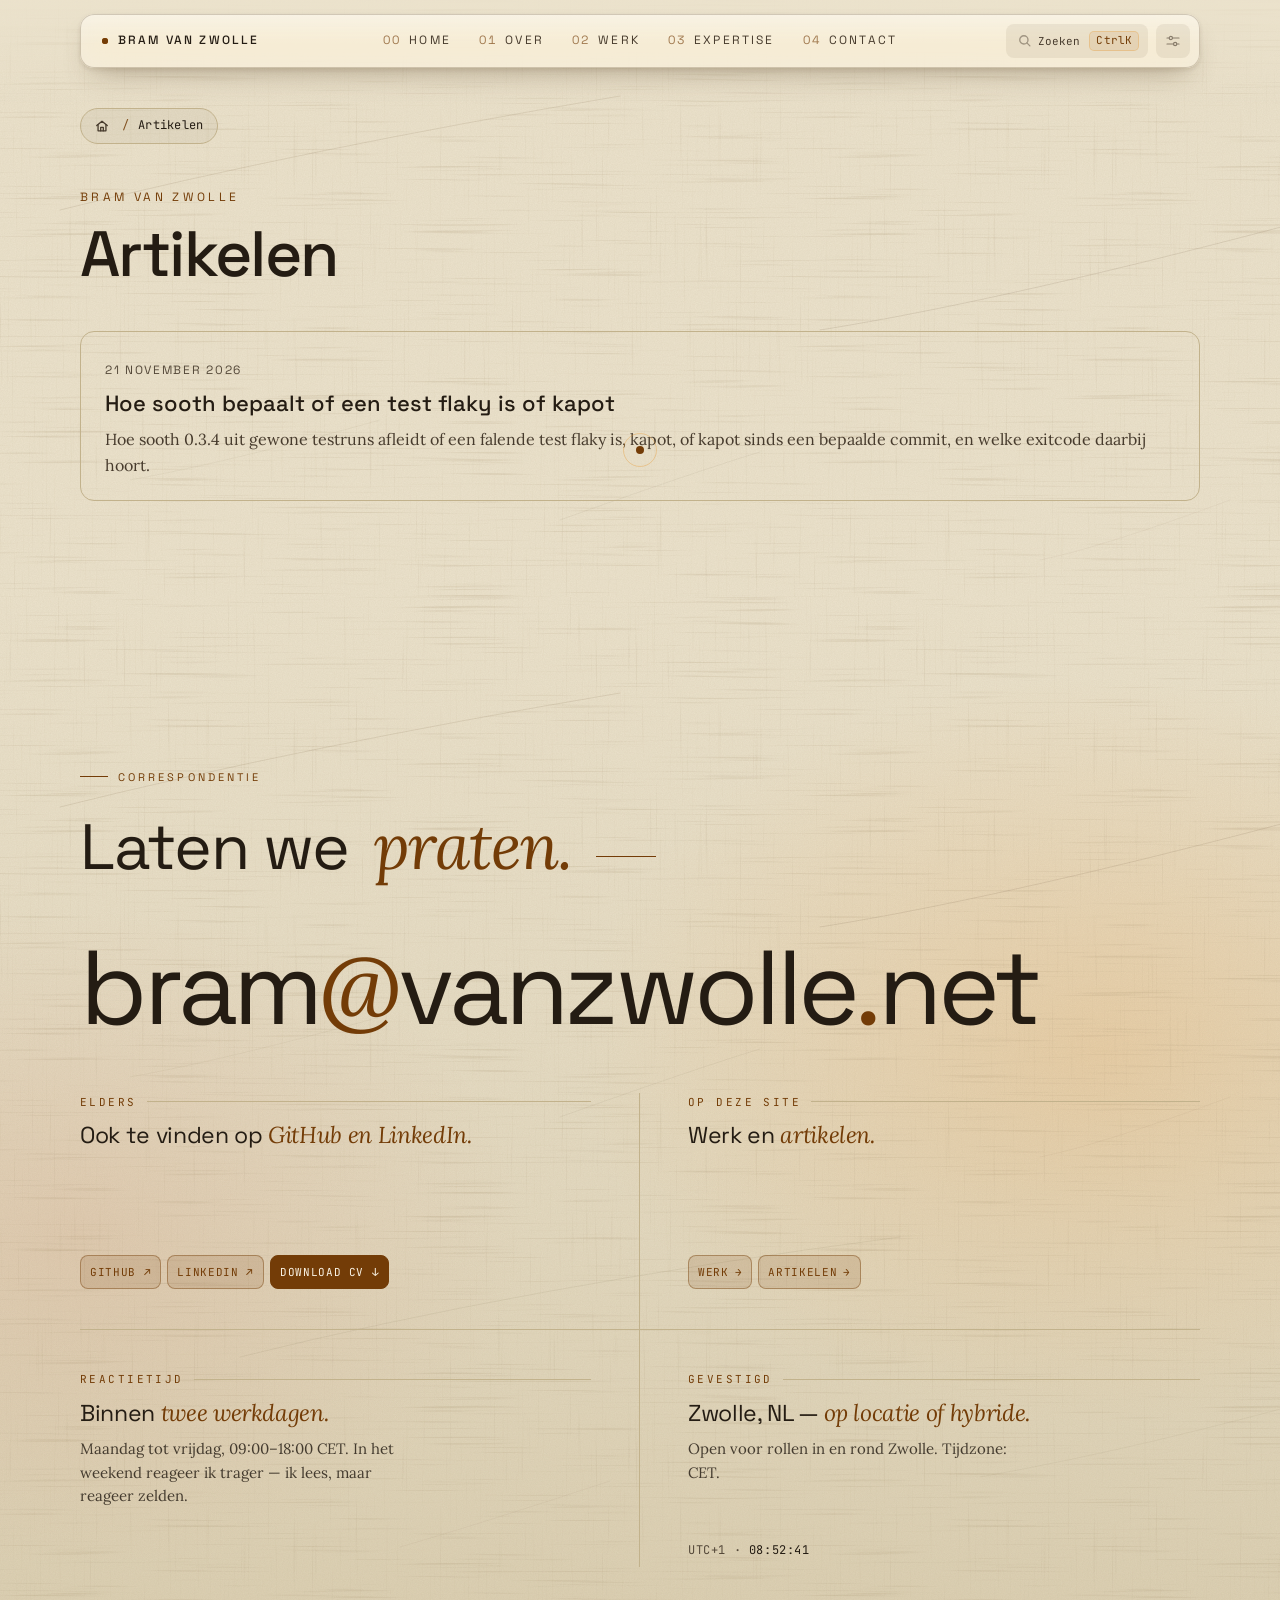
==== artikelen/index.html @ d8cbdc17 "Case study pages, /werk/, articles, live figures and a shared footer - One page per case study (/soo" ====
<!doctype html>
<html lang="nl">
<head>
<meta charset="utf-8" />
<meta name="viewport" content="width=device-width, initial-scale=1" />
<title>Artikelen · Bram van Zwolle</title>
<meta name="description" content="Technische artikelen van Bram van Zwolle. Hoe sooth bepaalt of een test flaky is of kapot." />
<link rel="canonical" href="https://bramvzw.nl/artikelen/" />
<meta name="author" content="Bram van Zwolle" />
<meta name="theme-color" content="#ebe2cc" id="themeColor" />
<script>
  // Light is the default; dark only when the visitor chose it (the same key as the home page).
  (function(){ var t=null; try{ t=localStorage.getItem('theme'); }catch(e){} if(t!=='dark') document.documentElement.classList.add('light'); })();
</script>
<script type="application/ld+json">
{
  "@context": "https://schema.org",
  "@type": "CollectionPage",
  "name": "Artikelen",
  "url": "https://bramvzw.nl/artikelen/",
  "inLanguage": "nl",
  "author": {
    "@type": "Person",
    "name": "Bram van Zwolle",
    "url": "https://bramvzw.nl/"
  },
  "hasPart": [
    {
      "@type": "BlogPosting",
      "headline": "Hoe sooth bepaalt of een test flaky is of kapot",
      "url": "https://bramvzw.nl/artikelen/flaky-tests-bewijzen/",
      "datePublished": "2026-11-21",
      "author": {
        "@type": "Person",
        "name": "Bram van Zwolle",
        "url": "https://bramvzw.nl/"
      }
    }
  ]
}
</script>
<script type="application/ld+json">
{
  "@context": "https://schema.org",
  "@type": "BreadcrumbList",
  "itemListElement": [
    {
      "@type": "ListItem",
      "position": 1,
      "name": "Bram van Zwolle",
      "item": "https://bramvzw.nl/"
    },
    {
      "@type": "ListItem",
      "position": 2,
      "name": "Artikelen",
      "item": "https://bramvzw.nl/artikelen/"
    }
  ]
}
</script>
<meta property="og:type" content="website" />
<meta property="og:url" content="https://bramvzw.nl/artikelen/" />
<meta property="og:title" content="Artikelen · Bram van Zwolle" />
<meta property="og:description" content="Technische artikelen van Bram van Zwolle. Hoe sooth bepaalt of een test flaky is of kapot." />
<meta property="og:image" content="https://bramvzw.nl/og-image.png?v=2" />
<meta property="og:image:width" content="1200" />
<meta property="og:image:height" content="630" />
<meta property="og:locale" content="nl_NL" />
<meta property="og:site_name" content="Bram van Zwolle" />
<meta name="twitter:card" content="summary_large_image" />
<meta name="twitter:title" content="Artikelen · Bram van Zwolle" />
<meta name="twitter:description" content="Technische artikelen van Bram van Zwolle. Hoe sooth bepaalt of een test flaky is of kapot." />
<meta name="twitter:image" content="https://bramvzw.nl/og-image.png?v=2" />
<link rel="icon" id="favicon" type="image/svg+xml" href="data:image/svg+xml,<svg xmlns='http://www.w3.org/2000/svg' viewBox='0 0 100 100'><rect width='100' height='100' fill='%23f5eedd'/><rect x='6' y='6' width='88' height='88' fill='none' stroke='%23b66a15' stroke-width='1.5'/><text x='10' y='72' font-family='Georgia,serif' font-size='56' font-weight='bold' fill='%231a1510'>B</text><text x='47' y='67' font-family='Georgia,serif' font-size='18' font-style='italic' fill='%23b66a15'>v</text><text x='55' y='72' font-family='Georgia,serif' font-size='56' font-weight='bold' fill='%231a1510'>Z</text></svg>">
<link rel="preconnect" href="https://fonts.googleapis.com">
<link rel="preconnect" href="https://fonts.gstatic.com" crossorigin>
<link href="https://fonts.googleapis.com/css2?family=Space+Grotesk:wght@300;400;500;600;700&family=Lora:ital,wght@0,400;0,500;1,400&family=JetBrains+Mono:wght@400;500&display=swap" rel="stylesheet">
<link rel="stylesheet" href="/assets/pages.css?v=21">
<noscript><style>
  .cursor-ring,.cursor-dot{ display:none !important; }
  body{ cursor:auto !important; }
</style></noscript>
</head>
<body>
<a class="skip" href="#main" data-i18n="skip">Naar de inhoud</a>
<div class="cursor-trail" id="cursorTrail" aria-hidden="true"></div>
<div class="cursor-ring" id="cring"></div>
<div class="cursor-dot" id="cdot"></div>
<header class="topbar">
  <a class="mark" href="/" id="brandHome"><span class="mark-in"><span class="dot"></span> <span class="brand-name">Bram&nbsp;van&nbsp;Zwolle</span></span></a>
  <nav>
    <a href="/"            data-num="00">Home</a>
    <a href="/#about"      data-num="01" data-i18n="nav-about">Over</a>
    <a href="/#work"       data-num="02" data-i18n="nav-work">Werk</a>
    <a href="/#expertise"  data-num="03">Expertise</a>
    <a href="#contact"     data-num="04">Contact</a>
  </nav>
  <div class="topbar-right">
  <button class="cp-trigger" id="cpTrigger" aria-label="Open command palette">
    <svg width="12" height="12" viewBox="0 0 16 16" fill="none" stroke="currentColor" stroke-width="1.8" stroke-linecap="round" stroke-linejoin="round">
      <circle cx="6.5" cy="6.5" r="5.5"/><line x1="10.5" y1="10.5" x2="14.5" y2="14.5"/>
    </svg>
    <span class="cp-trigger-label" data-i18n="ui-search">Zoeken</span>
    <span class="cp-trigger-kbd" id="cpTriggerKbd">⌘K</span>
  </button>
  <button class="nav-toggle" id="navToggle" aria-label="Open menu" aria-expanded="false"><span class="nt-open">Menu</span><span class="nt-close">Close</span></button>
  <div class="settings-wrap" id="settingsWrap">
    <button class="settings-btn" id="settingsBtn" aria-label="Settings" aria-expanded="false">
      <svg width="14" height="12" viewBox="0 0 16 14" fill="none" stroke="currentColor" stroke-width="1.4" stroke-linecap="round" aria-hidden="true">
        <line x1="1" y1="3.5" x2="3" y2="3.5"/><line x1="8" y1="3.5" x2="15" y2="3.5"/>
        <circle cx="5.5" cy="3.5" r="1.9"/>
        <line x1="1" y1="10.5" x2="8" y2="10.5"/><line x1="13" y1="10.5" x2="15" y2="10.5"/>
        <circle cx="10.5" cy="10.5" r="1.9"/>
      </svg>
    </button>
    <div class="settings-dropdown" id="settingsDropdown">
      <div class="sd-group">
        <span class="sd-label" data-i18n="ui-language">Taal</span>
        <div class="sd-options">
          <button class="sd-opt active" data-lang="nl" id="sdNl">NL</button>
          <span class="sd-sep">·</span>
          <button class="sd-opt" data-lang="en" id="sdEn">EN</button>
        </div>
      </div>
      <div class="sd-divider"></div>
      <div class="sd-group">
        <span class="sd-label" data-i18n="ui-theme">Thema</span>
        <div class="sd-options">
          <button class="sd-opt" data-theme="dark" id="sdDark" data-i18n="ui-dark">Donker</button>
          <span class="sd-sep">·</span>
          <button class="sd-opt active" data-theme="light" id="sdLight" data-i18n="ui-light">Licht</button>
        </div>
      </div>
    </div>
  </div>
  </div>
</header>
<div class="brand-tip" id="brandTip" role="menu" aria-hidden="true">
  <a href="/" class="bt-row bt-home"><span>Home</span><span class="bt-action"><svg width="14" height="14" viewBox="0 0 16 16" fill="none" stroke="currentColor" stroke-width="1.5" stroke-linecap="round" stroke-linejoin="round"><path d="M2 7.5 8 2.5l6 5"/><path d="M3.5 6.5V13.5h9V6.5"/><path d="M6.5 13.5v-4h3v4"/></svg></span></a>
  <a href="mailto:bram@vanzwolle.net" class="bt-row">
    <span>bram@vanzwolle.net</span>
    <span class="bt-action"><svg width="14" height="14" viewBox="0 0 16 16" fill="none" stroke="currentColor" stroke-width="1.5" stroke-linecap="round" stroke-linejoin="round"><path d="M7 3H3a1 1 0 0 0-1 1v9a1 1 0 0 0 1 1h9a1 1 0 0 0 1-1V9"/><polyline points="10 2 14 2 14 6"/><line x1="14" y1="2" x2="8" y2="8"/></svg></span>
  </a>
  <a href="https://github.com/Bramvzw" target="_blank" rel="noopener" class="bt-row">
    <span>GitHub</span>
    <span class="bt-action"><svg width="14" height="14" viewBox="0 0 16 16" fill="none" stroke="currentColor" stroke-width="1.5" stroke-linecap="round" stroke-linejoin="round"><path d="M7 3H3a1 1 0 0 0-1 1v9a1 1 0 0 0 1 1h9a1 1 0 0 0 1-1V9"/><polyline points="10 2 14 2 14 6"/><line x1="14" y1="2" x2="8" y2="8"/></svg></span>
  </a>
  <a href="https://www.linkedin.com/in/bram-van-zwolle" target="_blank" rel="noopener" class="bt-row">
    <span>LinkedIn</span>
    <span class="bt-action"><svg width="14" height="14" viewBox="0 0 16 16" fill="none" stroke="currentColor" stroke-width="1.5" stroke-linecap="round" stroke-linejoin="round"><path d="M7 3H3a1 1 0 0 0-1 1v9a1 1 0 0 0 1 1h9a1 1 0 0 0 1-1V9"/><polyline points="10 2 14 2 14 6"/><line x1="14" y1="2" x2="8" y2="8"/></svg></span>
  </a>
  <a href="/assets/cv-bram-van-zwolle.pdf" download="CV Bram van Zwolle.pdf" class="bt-row">
    <span>Download CV</span>
    <span class="bt-action"><svg width="14" height="14" viewBox="0 0 16 16" fill="none" stroke="currentColor" stroke-width="1.5" stroke-linecap="round" stroke-linejoin="round"><line x1="8" y1="2" x2="8" y2="11"/><polyline points="4 8 8 12 12 8"/><line x1="2" y1="14" x2="14" y2="14"/></svg></span>
  </a>
</div>
<div class="cp-root" id="cpRoot" aria-hidden="true">
  <div class="cp-scrim" data-cp-close></div>
  <div class="cp-modal" role="dialog" aria-modal="true" aria-label="Command palette">
    <div class="cp-head">
      <span class="cp-prompt">&gt;</span>
      <input type="text" id="cpInput" class="cp-input" placeholder="Typ een commando…" data-i18n-placeholder="cp-placeholder" autocomplete="off" spellcheck="false">
      <span class="cp-hint">ESC</span>
    </div>
    <ul class="cp-list" id="cpList" role="listbox"></ul>
    <div class="cp-foot">
      <span><kbd>↑</kbd><kbd>↓</kbd> <span data-i18n="cp-hint-nav">navigeren</span></span>
      <span><kbd>↵</kbd> <span data-i18n="cp-hint-sel">selecteer</span></span>
      <span><kbd>esc</kbd> <span data-i18n="cp-hint-esc">sluit</span></span>
    </div>
  </div>
</div>
<div class="copy-confirm" id="copyConfirm" role="status" aria-live="polite" data-i18n="copy-confirm">E-mailadres gekopieerd</div>
<div class="mobile-nav" id="mobileNav" aria-hidden="true">
  <nav>
    <a href="/"           data-num="00">Home</a>
    <a href="/#about"     data-num="01" data-i18n="nav-about">Over</a>
    <a href="/#work"      data-num="02" data-i18n="nav-work">Werk</a>
    <a href="/#expertise" data-num="03">Expertise</a>
    <a href="#contact"    data-num="04">Contact</a>
  </nav>
</div>

<main id="main" class="art-list">
  <div class="wrap">   <!-- the list spans the content column, as wide as the bar and the footer (the article itself stays narrow) -->
    <nav class="crumbs" aria-label="Kruimelpad"><ol><li class="c-home"><a href="/" aria-label="Home"><svg width="14" height="14" viewBox="0 0 16 16" fill="none" stroke="currentColor" stroke-width="1.5" stroke-linecap="round" stroke-linejoin="round" aria-hidden="true"><path d="M2 7.5 8 2.5l6 5"/><path d="M3.5 6.5V13.5h9V6.5"/><path d="M6.5 13.5v-4h3v4"/></svg></a></li><li aria-current="page" data-i18n="footer-articles">Artikelen</li></ol></nav>
    <section class="page-head">
      <div class="eyebrow">Bram van Zwolle</div>
      <h1 data-i18n="footer-articles">Artikelen</h1>
    </section>
    <ul class="article-list">
      <li><a href="/artikelen/flaky-tests-bewijzen/">
        <time class="al-date" datetime="2026-11-21" data-i18n="art-date">21 november 2026</time>
        <span class="al-title" data-i18n="art-title">Hoe sooth bepaalt of een test flaky is of kapot</span>
        <span class="al-desc" data-i18n="art-desc">Hoe sooth 0.3.4 uit gewone testruns afleidt of een falende test flaky is, kapot, of kapot sinds een bepaalde commit, en welke exitcode daarbij hoort.</span>
      </a></li>
    </ul>
  </div>
</main>

<div class="contact" id="contact" role="contentinfo">
  <div class="contact-inner">
    <div class="sec-label" data-i18n="contact-label">Correspondentie</div>
    <div class="kicker" data-i18n="contact-kicker">Laten we <em>praten.</em><span class="hand"></span></div>

    <a class="email-ink" href="mailto:bram@vanzwolle.net" aria-label="bram@vanzwolle.net" data-hoverable id="emailLink"><svg class="wm wm--ink" aria-hidden="true" focusable="false"><defs><clipPath id="eiClip"><text class="ei-text" x="0" y="1em">bram<tspan class="ei-at">@</tspan>vanzwolle<tspan class="ei-dot">.</tspan>net</text></clipPath><path id="eiPath" d="M1240 4q-8 3 -16 9q-8 6 -16 18q-8 12 -21 39q-13 26 -13 30q-1 4 0 8q1 4 4 8q3 4 8 7q6 3 18 7q12 3 36 5q24 2 53 1q29 0 52 -4q23 -3 32 -8q9 -4 11 -8q3 -4 3 -8q0 -4 -2 -12q-2 -8 -7 -16q-4 -8 -10 -16q-6 -8 -14 -16q-9 -8 -20 -16q-12 -8 -23 -14q-11 -5 -23 -10q-12 -4 -20 -6q-8 -1 -16 0q-8 0 -16 2zM416 348q-8 3 -15 8q-7 4 -11 8q-3 4 -6 8q-2 4 -12 28q-9 24 -14 32q-6 7 -11 12q-5 4 -20 12q-15 9 -63 26q-48 17 -73 28q-25 10 -36 16q-11 6 -19 12q-8 6 -15 14q-7 8 -9 12q-1 4 0 12q0 8 4 16q4 8 11 16q7 8 16 16q9 8 21 16q12 9 24 15q12 6 27 11q15 6 28 9q13 3 29 3q16 0 32 -4q16 -3 34 -10q17 -8 40 -22q22 -14 58 -42q36 -28 48 -39q12 -11 20 -22q8 -11 12 -19q4 -8 6 -16q2 -8 2 -24q1 -16 -2 -32q-3 -16 -10 -33q-8 -17 -18 -32q-11 -15 -20 -23q-10 -7 -14 -9q-4 -2 -12 -3q-8 -2 -16 -2q-8 0 -16 2zM1440 1008q-56 -51 -72 -64q-16 -12 -28 -18q-12 -7 -20 -9q-8 -2 -12 -3q-4 0 -8 1q-4 1 -7 3q-3 2 -5 6q-1 4 0 8q0 4 32 76M1112 0q-20 40 -34 60q-13 20 -17 28q-4 8 -7 20q-3 12 -2 24q1 12 4 20q3 8 6 12q3 4 6 8q4 4 12 10q8 5 20 10q12 5 54 14q41 10 50 14q10 4 12 8q2 4 0 8q-3 4 -18 16q-14 12 -22 20q-8 8 -13 16q-5 8 -7 16q-2 8 0 28q1 20 4 32q4 12 12 24q7 12 16 20q8 8 14 12q6 3 14 6q8 3 28 5q20 2 80 3q60 2 80 2q20 -1 40 -4q20 -2 40 -8q20 -5 32 -10q12 -5 20 -10q8 -4 24 -16q16 -13 48 -47M1385 0q44 32 58 44q14 12 25 24q10 12 24 32q13 20 17 28q4 8 5 16q2 8 0 16q-1 8 -6 20q-4 12 -5 16q-1 4 1 8q1 4 5 8q4 4 7 6q4 2 32 16q29 14 36 18q8 5 24 17M392 300q-32 3 -56 8q-24 4 -33 8q-9 4 -14 8q-5 4 -10 12q-5 8 -10 28q-5 20 -8 28q-3 8 -5 12q-3 4 -10 12q-6 7 -16 16q-11 8 -24 16q-14 8 -26 14q-12 5 -59 24q-47 18 -65 26q-17 8 -29 16q-12 8 -15 12q-4 4 -6 8q-3 4 -4 8q-1 4 0 8q0 4 4 12q3 8 13 20q10 12 23 24q13 12 29 24q16 12 41 28q26 16 49 28q23 13 47 24q24 11 44 16q20 5 32 6q12 1 24 0q12 0 40 -5q28 -5 42 -9q15 -4 28 -9q14 -5 34 -17q20 -11 32 -20q12 -9 24 -20q12 -10 26 -26q13 -16 20 -28q6 -11 9 -20q3 -8 6 -20q3 -12 5 -28q1 -16 0 -32q0 -16 -3 -32q-3 -16 -7 -32q-4 -16 -10 -32q-6 -16 -16 -36q-10 -19 -18 -32q-8 -12 -14 -20q-7 -8 -12 -12q-6 -5 -12 -8q-7 -4 -12 -6q-6 -2 -14 -3q-8 -1 -20 -1q-12 -1 -44 2zM1477 1008q-53 -48 -85 -80q-32 -31 -44 -42q-12 -10 -24 -18q-12 -8 -24 -15q-12 -7 -24 -13q-12 -5 -20 -6q-8 -2 -12 -1q-4 1 -8 4q-4 3 -8 11q-4 7 -6 16q-1 8 0 20q0 12 2 20q2 8 6 16q3 8 20 36q17 28 29 52M871 0q47 104 68 172q21 68 33 95q12 27 32 59q20 33 36 56q16 23 50 64q33 42 60 77q26 35 34 41q8 7 12 8q4 1 8 0q4 -2 24 -16q20 -15 28 -18q8 -4 16 -6q8 -2 24 -2q16 -1 48 2q32 2 48 2q16 0 36 -2q20 -1 36 -4q16 -4 32 -9q16 -5 32 -12q16 -7 32 -15q16 -9 48 -32M1441 0q41 32 53 44q13 12 114 138M0 56q40 13 54 18q14 6 28 14q14 7 22 13q8 6 14 13q7 6 12 14q6 8 10 20q4 12 6 24q2 12 1 20q-1 8 -3 12q-1 4 -6 8q-4 4 -11 6q-7 1 -31 0q-24 -1 -96 -12M508 1008q30 -24 72 -56q43 -32 66 -52q24 -20 41 -36q17 -16 25 -26q8 -11 13 -20q5 -10 9 -22q4 -12 5 -28q1 -16 1 -36q-1 -20 -4 -44q-3 -24 -6 -40q-2 -15 -6 -28q-4 -12 -8 -20q-4 -7 -8 -12q-4 -4 -8 -6q-4 -2 -20 -2q-16 -1 -20 -3q-4 -2 -8 -5q-4 -3 -8 -8q-4 -6 -10 -21q-7 -15 -22 -59q-15 -44 -24 -64q-8 -20 -30 -63q-22 -43 -30 -56q-9 -13 -13 -17q-4 -4 -11 -8q-8 -5 -20 -8q-12 -3 -68 -2q-56 2 -116 -2q-60 -5 -68 -5q-8 0 -16 1q-8 2 -12 4q-4 3 -6 6q-2 2 -3 6q-1 4 1 36q1 32 0 48q-2 16 -5 24q-3 8 -9 16q-6 8 -16 16q-10 8 -28 16q-18 9 -38 16q-20 6 -100 27M0 660q120 67 172 98q52 31 68 39q16 8 46 21q31 14 43 22q12 8 18 16q6 8 8 16q2 8 2 40q0 32 10 96M1514 1008q-42 -31 -60 -48q-18 -16 -30 -28q-11 -12 -50 -57q-38 -45 -65 -72q-27 -27 -52 -54q-25 -27 -29 -30q-4 -3 -8 -4q-4 -1 -8 1q-4 2 -4 3q-1 1 -4 9q-4 8 -6 16q-2 8 -9 52q-7 44 -7 64q-1 20 2 32q2 12 6 20q3 8 8 16q4 8 20 32q17 24 30 48M118 0q50 29 78 50q29 22 46 38q16 16 34 40q18 24 25 32q7 8 17 16q10 9 22 16q12 6 28 10q16 4 32 4q16 1 32 -2q16 -3 40 -11q24 -8 36 -11q12 -2 20 -1q8 1 12 2q4 1 11 5q7 4 12 10q5 6 7 12q3 6 12 38q10 32 16 48q6 16 24 49q18 33 26 43q8 11 16 18q8 8 26 17q18 9 24 13q6 3 14 12q8 8 12 14q4 7 12 26q8 20 14 46q7 26 23 110q16 84 19 104q2 20 2 36q0 16 -2 32q-3 16 -10 35q-6 19 -18 42q-12 23 -30 53q-19 30 -33 62M638 0q10 11 14 14q4 2 12 5q8 3 20 5q12 1 36 2q24 1 32 3q8 2 14 7q7 4 12 10q6 5 16 20q9 14 32 54q24 40 74 140q50 100 95 176q45 76 57 100q13 24 20 44q8 20 14 40q6 20 11 44q5 24 7 40q2 16 1 32q-1 16 -3 24q-3 8 -8 14q-6 7 -18 16q-13 10 -16 16q-4 5 -6 16q-3 10 -3 18q0 8 2 20q2 12 13 52q10 40 18 96M1608 609q-40 16 -60 27q-20 10 -39 23q-19 13 -32 25q-13 12 -23 24q-9 12 -15 24q-6 12 -9 24q-3 12 -4 28q-2 16 0 32q1 16 6 32q4 16 12 32q8 16 17 28q9 12 22 24q13 12 25 20q12 9 32 20q20 10 68 30M139 1008q9 -48 9 -60q-1 -12 -2 -20q-2 -9 -6 -20q-4 -12 -12 -26q-8 -15 -20 -28q-12 -14 -23 -22q-11 -8 -19 -12q-7 -4 -16 -8q-10 -3 -18 -4q-8 -2 -16 -2q-8 0 -16 3M0 945q19 39 29 63M227 0q69 63 93 90q24 28 32 36q8 7 20 14q12 8 20 11q8 3 16 4q8 1 20 -1q12 -1 24 -5q12 -4 72 -33q61 -28 64 -32q4 -3 6 -8q1 -4 0 -20q-1 -16 -3 -28q-2 -12 -8 -28M1042 1008q-1 -24 -4 -40q-2 -16 -14 -64q-11 -48 -14 -72q-4 -24 -4 -40q0 -16 2 -32q3 -16 6 -28q2 -12 10 -36q9 -24 11 -36q2 -12 1 -24q-1 -12 -2 -24q-2 -12 -9 -36q-7 -24 -15 -44q-8 -20 -18 -40q-9 -20 -46 -88q-38 -68 -72 -136q-34 -69 -57 -108q-23 -40 -32 -53q-9 -13 -17 -21q-8 -7 -16 -11q-8 -4 -16 -5q-8 -2 -16 -2q-8 0 -24 1q-16 1 -36 4q-20 3 -30 5q-10 2 -19 6q-9 4 -10 8q-1 4 -1 8q0 4 2 44q3 40 5 60q2 20 4 32q2 12 5 24q4 12 10 26q6 13 18 31q12 18 20 26q8 8 16 13q8 5 24 12q16 6 24 11q7 5 12 10q4 5 12 16q7 11 12 23q6 12 11 28q5 16 9 32q4 16 13 68q9 52 24 120q15 68 17 84q3 16 4 32q1 16 -1 32q-2 16 -7 36q-5 20 -20 58q-14 38 -38 90M1608 676q-32 11 -44 18q-12 6 -24 14q-12 9 -21 18q-9 10 -17 22q-9 12 -14 24q-5 12 -9 28q-4 16 -5 28q-1 12 0 24q2 12 4 20q3 8 10 20q6 12 13 20q7 8 17 16q9 8 22 16q12 8 24 14q12 6 44 18M344 0q22 40 31 52q9 12 13 16q4 4 12 10q8 5 15 8q7 2 12 2q5 1 13 0q8 -1 20 -6q12 -5 20 -12q9 -6 16 -14q6 -8 8 -16q2 -8 2 -12q0 -4 -2 -8q-1 -4 -14 -20M996 1008q4 -24 3 -36q-1 -12 -7 -32q-5 -20 -16 -56q-12 -36 -16 -56q-3 -20 -2 -44q0 -24 6 -112q5 -88 4 -108q-1 -20 -5 -36q-4 -16 -8 -28q-4 -12 -11 -28q-8 -16 -42 -76q-34 -60 -60 -116q-26 -57 -45 -92q-19 -36 -28 -49q-9 -13 -17 -19q-8 -7 -16 -10q-8 -2 -16 -3q-8 -1 -16 0q-8 1 -16 3q-8 3 -16 8q-8 4 -14 11q-7 7 -12 15q-4 8 -6 16q-2 8 -4 20q-1 12 0 24q1 12 2 20q2 9 6 19q4 10 8 17q4 6 8 10q4 5 12 10q8 6 32 16q24 9 40 19q16 10 24 15q7 6 17 18q10 12 15 20q4 8 8 20q5 12 8 32q4 20 7 68q3 48 7 76q3 28 10 60q8 31 26 92q19 60 22 80q3 20 2 32q0 12 -3 24q-3 12 -19 56q-16 44 -31 100M1608 757q-16 5 -24 9q-8 4 -16 10q-8 6 -12 10q-4 5 -10 14q-5 8 -9 16q-4 8 -7 16q-2 8 -3 16q-1 8 1 20q1 12 5 20q4 8 7 13q4 5 12 12q7 7 13 11q6 4 43 22" vector-effect="non-scaling-stroke"/><radialGradient id="eiGlowGrad"><stop offset="0" class="wm-glow-a"/><stop offset="1" class="wm-glow-b"/></radialGradient><radialGradient id="eiSpotGrad"><stop offset="0" stop-color="#fff"/><stop offset=".55" stop-color="#fff" stop-opacity=".55"/><stop offset="1" stop-color="#fff" stop-opacity="0"/></radialGradient><mask id="eiSpot" maskUnits="userSpaceOnUse" x="-400" y="-400" width="3000" height="1200"><circle class="wm-spot" cx="-999" cy="-999" r="150" fill="url(#eiSpotGrad)"/></mask></defs><text class="ei-text ei-solid" x="0" y="1em">bram<tspan class="ei-at">@</tspan>vanzwolle<tspan class="ei-dot">.</tspan>net</text><g class="ei-ink" clip-path="url(#eiClip)"><rect class="wm-tint" x="0" y="0" width="100%" height="100%"/><circle class="wm-glow" cx="-999" cy="-999" r="190" fill="url(#eiGlowGrad)"/><g class="wm-move"><g class="wm-lines" id="eiLinesSet"><use href="#eiPath" transform="translate(-80 -90) scale(.32)"/><use href="#eiPath" transform="translate(160 -140) scale(.32)" class="wm-lines-2"/><use href="#eiPath" transform="translate(400 -130) scale(.32)"/><use href="#eiPath" transform="translate(640 -110) scale(.32)" class="wm-lines-2"/><use href="#eiPath" transform="translate(880 -90) scale(.32)"/><use href="#eiPath" transform="translate(1120 -140) scale(.32)" class="wm-lines-2"/><use href="#eiPath" transform="translate(1360 -130) scale(.32)"/><use href="#eiPath" transform="translate(1600 -110) scale(.32)" class="wm-lines-2"/><use href="#eiPath" transform="translate(1840 -90) scale(.32)"/><use href="#eiPath" transform="translate(2080 -140) scale(.32)" class="wm-lines-2"/></g><use href="#eiLinesSet" class="wm-hot" mask="url(#eiSpot)"/></g></g><text class="ei-text ei-outline" x="0" y="1em">bram<tspan class="ei-at">@</tspan>vanzwolle<tspan class="ei-dot">.</tspan>net</text></svg><span class="sr-only">bram@vanzwolle.net</span></a>
    <ol class="register-list">
      <li class="register-entry">
        <span class="num" data-i18n="contact-response-k">Reactietijd</span>
        <span class="value" data-i18n="contact-response-v">Binnen <em>twee werkdagen.</em></span>
        <span class="note" data-i18n="contact-response-note">Maandag tot vrijdag, 09:00–18:00 CET. In het weekend reageer ik trager — ik lees, maar reageer zelden.</span>
      </li>
      <li class="register-entry">
        <span class="num" data-i18n="contact-elsewhere-k">Elders</span>
        <span class="value" data-i18n="contact-elsewhere-v">Ook te vinden op <em>GitHub en LinkedIn.</em></span>
        <div class="links">
          <a href="https://github.com/Bramvzw" target="_blank" rel="noopener" data-hoverable>GitHub ↗</a>
          <a href="https://www.linkedin.com/in/bram-van-zwolle" target="_blank" rel="noopener" data-hoverable>LinkedIn ↗</a>
          <a href="/assets/cv-bram-van-zwolle.pdf" download="CV Bram van Zwolle.pdf" class="cv-link" data-hoverable data-i18n="contact-cv">Download CV ↓</a>
        </div>
      </li>
      <li class="register-entry">
        <span class="num" data-i18n="contact-site-k">Op deze site</span>
        <span class="value" data-i18n="contact-site-v">Werk en <em>artikelen.</em></span>
        <div class="links">
          <a href="/werk/" data-hoverable><span data-i18n="nav-work">Werk</span> →</a>
          <a href="/artikelen/" data-hoverable><span data-i18n="footer-articles">Artikelen</span> →</a>
        </div>
      </li>
      <li class="register-entry">
        <span class="num" data-i18n="contact-based-k">Gevestigd</span>
        <span class="value" data-i18n="contact-based-v">Zwolle, NL — <em>op locatie of hybride.</em></span>
        <span class="note" data-i18n="contact-based-note">Open voor rollen in en rond Zwolle. Tijdzone: CET.</span>
        <span class="clock" id="utcClock" aria-label="Zwolle time">UTC+2 · --:--:--</span>
      </li>
    </ol>
  </div>
</div>
<script type="application/json" id="i18nPage">{"en": {"art-title": "How sooth decides whether a test is flaky or broken", "art-date": "21 November 2026", "art-desc": "How sooth 0.3.4 works out from ordinary test runs whether a failing test is flaky, broken, or broken since a particular commit, and which exit code goes with it."}}</script>
<script src="/assets/pages.js?v=12"></script>
</body>
</html>
---- assets/pages.css ----
/* Shared styles for the pages next to the home page: the case studies and the articles.
   Same tokens, fonts and radius scale as index.html; light is the default theme there and here. */
:root{
  --bg:#0d0b09; --bg-2:#111008; --bg-3:#16140f;
  --ink:#efe8dc; --ink-dim:#a59b88; --ink-mute:#8f8572;
  --rule:#2a2620; --rule-2:#1d1a14;
  --amber:#e8962a; --amber-2:#f5a623; --amber-soft:rgba(232,150,42,.14);
  --tile:#0d0b09; --step-fill:rgba(255,255,255,.02);
  --btn-line:rgba(232,150,42,.42); --btn-fill:rgba(232,150,42,.12); --on-amber:#0d0b08;
  --code-bg:#16140f;
  --r:14px; --r-in:8px; --r-xs:5px;
  --edge:#40392f;   /* the edge of cards and buttons in dark: 1.7:1 on the page (--rule-2 was 1.1:1) */
}
html.light{
  --bg:#ebe2cc; --bg-2:#e3d9c0; --bg-3:#dbcfb2;
  --ink:#241c13; --ink-dim:#473b2d; --ink-mute:#55493a;
  --rule:#a8966e; --rule-2:#c2b28c;
  --amber:#733c07; --amber-2:#d98628; --amber-soft:rgba(182,106,21,.10);
  --tile:#f3ecda; --step-fill:rgba(255,255,255,.32);
  --btn-line:rgba(115,60,7,.42); --btn-fill:rgba(115,60,7,.11); --on-amber:#faf4e6;
  --code-bg:#f3ecda;
  --edge:var(--rule-2);
}
*{box-sizing:border-box;margin:0;padding:0}
html{overflow-x:clip;-webkit-text-size-adjust:100%;}
html,body{background:var(--bg);color:var(--ink);}
body{
  font-family:'Lora',Georgia,serif;font-size:17px;line-height:1.65;
  -webkit-font-smoothing:antialiased;text-rendering:optimizeLegibility;overflow-x:clip;
  min-height:100vh;display:flex;flex-direction:column;
}
main{flex:1 0 auto;padding:80px 0 96px;}   /* room for the fixed bar, and the space above the footer */
body{background:var(--surface-layers), var(--bg);}
a{color:inherit}
code{font-family:'JetBrains Mono',ui-monospace,monospace;font-size:.88em;color:var(--ink);}
:focus-visible{outline:1px solid var(--amber);outline-offset:3px;}
.skip{position:absolute;left:-9999px;top:0;}
.skip:focus{left:16px;top:12px;z-index:10;background:var(--bg);padding:8px 12px;border-radius:var(--r-in);}

.wrap{max-width:1560px;margin:0 auto;padding:0 80px;}   /* the content column of index.html: 1400px, 80px from the edges, the bar's width */
.wrap--prose{max-width:920px;}
@media (max-width:900px){ .wrap{padding:0 28px;} }
@media (max-width:600px){ .wrap{padding:0 20px;} }

/* ---------- breadcrumb ---------- */
.crumbs{margin-top:28px;font-family:'Space Grotesk',sans-serif;font-size:12px;letter-spacing:.06em;color:var(--ink-mute);}
.crumbs ol{list-style:none;display:flex;flex-wrap:wrap;gap:6px;}
.crumbs li + li::before{content:"/";margin-right:6px;color:var(--rule);}
.crumbs a{color:var(--ink-dim);text-decoration:none;}
.crumbs a:hover{color:var(--amber);text-decoration:underline;text-underline-offset:3px;}

/* ---------- page head ---------- */
.page-head{padding:44px 0 8px;}
.eyebrow{font-family:'Space Grotesk',sans-serif;font-size:12px;letter-spacing:.28em;text-transform:uppercase;color:var(--amber);}
h1{font-family:'Space Grotesk',sans-serif;font-weight:500;font-size:clamp(38px,6vw,64px);line-height:1.02;letter-spacing:-.025em;color:var(--ink);margin-top:14px;}
h1 .year{color:var(--ink-mute);font-family:'Lora',serif;font-style:italic;font-weight:400;font-size:.36em;letter-spacing:0;}
.tags{display:flex;flex-wrap:wrap;gap:8px;margin-top:24px;}
.tag{font-family:'Space Grotesk',sans-serif;font-size:11px;letter-spacing:.16em;text-transform:uppercase;
  color:var(--ink-dim);border:1px solid var(--edge);border-radius:var(--r-xs);padding:6px 10px;}
.meta{display:flex;flex-wrap:wrap;gap:12px 40px;margin-top:26px;}
.meta div{display:flex;flex-direction:column;gap:4px;}
.meta dt{font-family:'Space Grotesk',sans-serif;font-size:11px;letter-spacing:.2em;text-transform:uppercase;color:var(--ink-mute);}
.meta dd{font-family:'Space Grotesk',sans-serif;font-size:15px;color:var(--ink);}

/* the same link buttons as on the project cards */
.ctas{display:grid;grid-template-columns:repeat(auto-fit,minmax(260px,1fr));gap:10px;margin-top:30px;max-width:720px;}
.cta{display:flex;align-items:center;gap:14px;padding:12px 14px;border:1px solid var(--edge);border-radius:var(--r-in);
  color:var(--ink);text-decoration:none;transition:border-color .2s ease, background .2s ease;}
.cta:hover{border-color:var(--amber);background:var(--amber-soft);}
.cta-icon{flex:0 0 auto;width:28px;height:28px;display:inline-flex;align-items:center;justify-content:center;color:var(--amber);}
.cta-text{display:flex;flex-direction:column;gap:2px;min-width:0;}
.cta-label{font-family:'Space Grotesk',sans-serif;font-size:11px;letter-spacing:.18em;text-transform:uppercase;color:var(--ink);}
.cta-sub{font-family:'Space Grotesk',sans-serif;font-size:11px;letter-spacing:.1em;color:var(--ink-dim);overflow-wrap:anywhere;}

/* ---------- articles ---------- */
.article-list{list-style:none;margin-top:36px;display:grid;gap:12px;}
.article-list a{display:block;padding:22px 24px;border:1px solid var(--edge);border-radius:var(--r);text-decoration:none;transition:border-color .2s ease, background .2s ease;}
.article-list a:hover{border-color:var(--amber);background:var(--amber-soft);}
.article-list .al-date{font-family:'Space Grotesk',sans-serif;font-size:12px;letter-spacing:.14em;text-transform:uppercase;color:var(--ink-mute);}
.article-list .al-title{display:block;margin-top:8px;font-family:'Space Grotesk',sans-serif;font-weight:500;font-size:22px;line-height:1.25;color:var(--ink);}
.article-list .al-desc{display:block;margin-top:8px;font-size:16px;color:var(--ink-dim);}

.byline{margin-top:18px;font-family:'Space Grotesk',sans-serif;font-size:13px;letter-spacing:.04em;color:var(--ink-mute);}
.byline a{color:var(--ink-dim);}
.prose{margin-top:36px;}
.prose > * + *{margin-top:18px;}
.prose h2{font-family:'Space Grotesk',sans-serif;font-weight:500;font-size:24px;line-height:1.25;letter-spacing:-.01em;color:var(--ink);margin-top:44px;}
.prose p, .prose li{color:var(--ink-dim);}
.prose strong{color:var(--ink);font-weight:500;}
.prose ul{padding-left:22px;}
.prose li + li{margin-top:8px;}
.prose a{color:var(--amber);text-decoration:underline;text-decoration-thickness:1px;text-underline-offset:3px;}
.prose pre{background:var(--code-bg);border:1px solid var(--rule-2);border-radius:var(--r-in);padding:16px 18px;overflow-x:auto;
  font-family:'JetBrains Mono',ui-monospace,monospace;font-size:13px;line-height:1.6;color:var(--ink);}
.prose pre code{font-size:inherit;}
.prose .src{font-family:'Space Grotesk',sans-serif;font-size:12px;letter-spacing:.02em;color:var(--ink-mute);margin-top:8px;}

/* ---------- smaller screens ---------- */
@media (max-width:700px){
  /* phones: the page head, tags, meta and buttons are centred and full width; running text stays left */
  .crumbs ol{justify-content:center;}
  .page-head{text-align:center;padding-top:32px;}
  .tags, .meta{justify-content:center;}
  .meta{gap:14px 28px;}
  .meta div{align-items:center;}
  .ctas{grid-template-columns:1fr;max-width:none;}
  .prose h2{font-size:21px;}
  .prose pre{font-size:12px;padding:14px;}
  .article-list a{padding:18px;}
}
@media (prefers-reduced-motion:reduce){ *{transition:none !important;} }

/* >>> copied from index.html by gen_chrome_css.py: the top bar, its menus and the footer. Do not edit here; re-run it. */
/* --- top bar, base --- */
  .topbar{
    position:fixed;top:0;left:0;right:0;z-index:55;
    display:flex;align-items:center;justify-content:space-between;
    padding:22px 40px;
    font-family:'Space Grotesk',sans-serif;
    font-size:12px;letter-spacing:.18em;text-transform:uppercase;
    color:var(--ink-dim);
  }
  .topbar .mark{
    display:flex;align-items:center;gap:10px;color:var(--ink);
    font-weight:500;cursor:pointer;position:relative;
  }
  .topbar .mark-in{ display:flex; align-items:center; gap:10px; }
  @keyframes hint-tap{
    0%   { opacity:0;   transform:translateY(12px); }
    18%  { opacity:1;   transform:translateY(12px); }
    42%  { opacity:1;   transform:translateY(0) scale(0.92); }
    60%  { opacity:1;   transform:translateY(12px); }
    84%  { opacity:1;   transform:translateY(12px); }
    100% { opacity:0;   transform:translateY(12px); }
  }
  /* The pulse is a ring that grows and fades. It only changes transform and opacity, so the
     browser animates it without repainting the bar on every frame. */
  .topbar .mark .dot{width:6px;height:6px;background:var(--amber);border-radius:50%;display:inline-block;position:relative;animation:dot-pulse 2.4s ease-in-out infinite;}
  .topbar .mark .dot::before{content:"";position:absolute;inset:0;border-radius:50%;background:rgba(232,150,42,.5);animation:dot-ring 2.4s ease-in-out infinite;}
  .topbar .mark .dot::after{content:"";position:absolute;inset:0;border-radius:50%;background:inherit;}   /* the dot again, on top: at rest the ring is hidden behind it */
  @keyframes dot-pulse{ 0%,100%{opacity:1;} 50%{opacity:.7;} }
  @keyframes dot-ring{ 0%,100%{transform:scale(1);opacity:1;} 50%{transform:scale(2.67);opacity:0;} }
  .topbar nav{display:flex;gap:28px;position:absolute;left:50%;transform:translateX(-50%);}
  .topbar nav a{
    color:var(--ink-dim);text-decoration:none;position:relative;
    transition:color .3s ease;
    display:inline-flex;align-items:baseline;gap:0;
  }
  .topbar nav a:hover{color:var(--ink);}
  .topbar nav a.active{color:var(--ink);}
  .topbar nav a.active::before{opacity:1;}
  .topbar nav a::before{
    content:attr(data-num);
    color:var(--amber);opacity:.65;margin-right:8px;
    font-variant-numeric:tabular-nums;
    transition:opacity .3s ease;
  }
  /* --- Keyboard-shortcut hint on hover --- */
  .topbar nav a::after{
    content:attr(data-kbd);
    margin-left:6px;
    font-family:'JetBrains Mono', ui-monospace, monospace;
    color:var(--amber);
    font-size:11px;
    letter-spacing:0; text-transform:none;
    background:rgba(232,150,42,0.10);
    border:1px solid rgba(232,150,42,0.3);
    border-radius:3px;
    padding:1px 5px;
    opacity:0; transform:translateY(-3px);
    transition:opacity .2s ease, transform .2s ease;
    vertical-align:middle;
  }
  .topbar nav a:hover::after{ opacity:1; transform:translateY(0); }
  @media (max-width:720px){ .topbar nav{display:none} .topbar{padding:18px 22px} }

  .topbar-right{ display:flex; align-items:center; gap:8px; }

/* --- search button --- */
  /* --- Search trigger pill --- */
  .cp-trigger{
    display:flex; align-items:center; gap:7px;
    height:28px; padding:0 10px 0 9px;
    background:rgba(255,255,255,0.03);
    border:1px solid var(--rule);
    border-radius:5px;
    cursor:pointer;
    font-family:'JetBrains Mono', ui-monospace, monospace;
    font-size:11px; color:var(--ink-mute);
    transition:border-color .2s ease, color .2s ease, background .2s ease;
    white-space:nowrap;
    letter-spacing:.01em;
    position:relative; z-index:2;
  }
  .cp-trigger:hover{
    border-color:rgba(232,150,42,0.55);
    color:var(--ink-dim);
    background:rgba(232,150,42,0.04);
  }
  .cp-trigger svg{ opacity:.45; flex-shrink:0; transition:opacity .2s; }
  .cp-trigger:hover svg{ opacity:.75; }
  .cp-trigger-kbd{
    margin-left:2px;
    font-size:11px; color:var(--amber);
    background:var(--amber-soft);
    border:1px solid rgba(232,150,42,0.28);
    border-radius:3px;
    padding:1px 5px;
    line-height:1.4;
  }
  html.light .cp-trigger{ background:rgba(255,255,255,0.28); border-color:var(--rule); }
  html.light .cp-trigger:hover{ border-color:var(--amber); background:rgba(182,106,21,0.06); }
  @media (max-width:920px){ .cp-trigger .cp-trigger-label{ display:none; } }
  @media (max-width:720px){ .cp-trigger{ display:none; } }

/* --- command palette --- */
  /* --- Command palette --- */
  .cp-root{
    position:fixed; inset:0; z-index:100;
    display:flex; align-items:flex-start; justify-content:center;
    padding-top:12vh;
    opacity:0; pointer-events:none; visibility:hidden;
    transition:opacity .2s ease, visibility 0s linear .2s;
  }
  .cp-root.open{ opacity:1; pointer-events:auto; visibility:visible; transition:opacity .2s ease; }
  .cp-scrim{
    position:absolute; inset:0;
    background:rgba(5,4,3,0.75);
    backdrop-filter:blur(6px);
  }
  .cp-modal{
    position:relative; z-index:2;
    width:min(560px, 92vw);
    background:#141108;
    border:1px solid rgba(232,150,42,0.25);
    box-shadow:0 24px 80px rgba(0,0,0,.6), 0 0 0 1px rgba(232,150,42,0.04);
    font-family:'JetBrains Mono', ui-monospace, monospace;
    transform:translateY(-6px);
    transition:transform .2s ease;
  }
  .cp-root.open .cp-modal{ transform:translateY(0); }
  .cp-head{
    display:flex; align-items:center; gap:12px;
    padding:16px 18px;
    border-bottom:1px solid rgba(255,255,255,0.06);
  }
  .cp-prompt{ color:var(--amber); font-size:14px; }
  .cp-input{
    flex:1; background:transparent; border:0; outline:0;
    color:var(--ink); font:inherit; font-size:14px;
  }
  .cp-input::placeholder{ color:var(--ink-mute); }
  .cp-hint{
    font-size:11px; color:var(--ink-mute);
    border:1px solid rgba(255,255,255,0.12);
    padding:2px 6px; letter-spacing:.05em;
  }
  .cp-list{
    list-style:none; margin:0; padding:8px 0;
    max-height:50vh; overflow-y:auto;
  }
  .cp-list li{
    padding:10px 18px;
    display:flex; align-items:center; gap:14px;
    cursor:pointer; color:var(--ink-dim);
    font-size:13px;
    border-left:2px solid transparent;
  }
  .cp-list li .cp-ico{ color:var(--amber); width:16px; opacity:.7; }
  .cp-list li .cp-desc{ color:var(--ink-mute); font-size:11px; margin-left:auto; }
  .cp-list li.active,
  .cp-list li:hover{
    background:rgba(232,150,42,0.08);
    color:var(--ink);
    border-left-color:var(--amber);
  }
  .cp-list li.active .cp-desc{ color:var(--amber); }
  .cp-foot{
    display:flex; gap:18px; justify-content:flex-end;
    padding:10px 18px;
    border-top:1px solid rgba(255,255,255,0.06);
    font-size:11px; color:var(--ink-mute);
  }
  .cp-foot kbd{
    background:rgba(255,255,255,0.06);
    padding:1px 6px; border-radius:2px;
    margin-right:4px; color:var(--ink-dim);
    font-family:inherit;
  }

/* --- copy confirmation --- */
  /* --- Copy confirm --- */
  .copy-confirm{
    position:fixed; bottom:32px; right:32px; z-index:9999;
    font-family:'JetBrains Mono', ui-monospace, monospace;
    font-size:11px; letter-spacing:.12em; text-transform:uppercase;
    color:#0d0b08; background:#7fc96d;
    padding:10px 18px;
    opacity:0;
    transform:translateY(8px);
    transition:opacity .3s ease, transform .3s ease;
    pointer-events:none;
  }
  .copy-confirm.visible{ opacity:1; transform:translateY(0); }

/* --- mobile nav, light --- */
  html.light .mobile-nav{
    background:rgba(235,226,204,.98);
  }

/* --- paper texture (light) --- */
  html.light{
    --paper:url("data:image/svg+xml;utf8,<svg xmlns='http://www.w3.org/2000/svg' width='800' height='800' viewBox='0 0 800 800'><defs><filter id='g' x='0' y='0' width='100%25' height='100%25'><feTurbulence type='fractalNoise' baseFrequency='0.85' numOctaves='2' seed='4' stitchTiles='stitch'/><feColorMatrix values='0 0 0 0 0.34  0 0 0 0 0.25  0 0 0 0 0.13  0 0 0 0.55 0'/></filter><filter id='h' x='0' y='0' width='100%25' height='100%25'><feTurbulence type='fractalNoise' baseFrequency='0.008 0.42' numOctaves='2' seed='9' stitchTiles='stitch'/><feColorMatrix values='0 0 0 0 0.34  0 0 0 0 0.25  0 0 0 0 0.13  0 0 0 3.4 -2.05'/></filter><filter id='v' x='0' y='0' width='100%25' height='100%25'><feTurbulence type='fractalNoise' baseFrequency='0.5 0.01' numOctaves='2' seed='21' stitchTiles='stitch'/><feColorMatrix values='0 0 0 0 0.34  0 0 0 0 0.25  0 0 0 0 0.13  0 0 0 3.4 -2.15'/></filter></defs><rect width='800' height='800' filter='url(%23g)' opacity='0.2'/><rect width='800' height='800' filter='url(%23h)' opacity='0.2'/><rect width='800' height='800' filter='url(%23v)' opacity='0.12'/></svg>");
    --scratches:url("data:image/svg+xml;utf8,<svg xmlns='http://www.w3.org/2000/svg' width='1400' height='1000' viewBox='0 0 1400 1000' fill='none' stroke='%235a4326' stroke-linecap='round'><path d='M60 210 Q300 150 620 96' stroke-width='0.7' opacity='0.17'/><path d='M240 760 Q520 690 900 640' stroke-width='0.6' opacity='0.14'/><path d='M820 330 Q1010 300 1330 214' stroke-width='0.8' opacity='0.16'/><path d='M980 880 Q1150 850 1360 790' stroke-width='0.5' opacity='0.12'/><path d='M130 480 Q230 462 380 420' stroke-width='0.5' opacity='0.11'/><path d='M560 520 Q700 470 760 452' stroke-width='0.6' opacity='0.12'/><path d='M1040 560 Q1100 548 1230 500' stroke-width='0.5' opacity='0.1'/><path d='M400 950 Q470 930 610 884' stroke-width='0.5' opacity='0.1'/></svg>");
    --paper-layers: var(--scratches) 0 0 / 1400px 1000px, var(--paper) 0 0 / 800px 800px;
  }

/* --- settings menu, menu toggle, mobile nav --- */
  /* --- Settings dropdown --- */
  .settings-wrap{ position:relative; }
  .settings-btn{
    background:transparent;border:none;padding:4px;
    color:var(--ink-mute);cursor:pointer;
    display:flex;align-items:center;
    transition:color .2s ease;
  }
  .settings-btn:hover{ color:var(--amber); }
  .settings-dropdown{
    position:absolute;top:calc(100% + 12px);right:0;
    background:var(--bg-2);
    border:1px solid var(--rule);
    border-radius:6px;
    padding:14px 16px;
    min-width:160px;
    font-family:'Space Grotesk',sans-serif;
    font-size:11px;letter-spacing:.12em;text-transform:uppercase;
    opacity:0;pointer-events:none;visibility:hidden;
    transform:translateY(-6px);
    transition:opacity .2s ease, transform .2s ease, visibility 0s linear .2s;
    z-index:100;
  }
  .settings-dropdown.open{ opacity:1;pointer-events:auto;visibility:visible;transform:translateY(0);transition:opacity .2s ease, transform .2s ease, visibility 0s; }
  .sd-group{ display:flex;flex-direction:column;gap:8px; }
  .sd-label{ color:var(--ink-mute);font-size:11px;letter-spacing:.2em; }
  .sd-options{ display:flex;align-items:center;gap:8px; }
  .sd-sep{ color:var(--rule); }
  .sd-opt{
    background:transparent;border:none;padding:0;
    font-family:'Space Grotesk',sans-serif;
    font-size:11px;letter-spacing:.12em;text-transform:uppercase;
    color:var(--ink-dim);cursor:pointer;
    transition:color .2s ease;
  }
  .sd-opt:hover{ color:var(--ink); }
  .sd-opt.active{ color:var(--amber); }
  .sd-divider{ height:1px;background:var(--rule);margin:12px 0; }
  /* ---------- Hamburger toggle ---------- */
  .nav-toggle{
    display:none;
    background:transparent;border:none;cursor:pointer;
    padding:4px 0;
    font-family:'Space Grotesk',sans-serif;
    font-size:11px;letter-spacing:.22em;text-transform:uppercase;
    color:var(--ink-mute);
    transition:color .2s ease;
  }
  .nav-toggle:hover{color:var(--ink);}
  .nav-toggle .nt-open{display:block;}
  .nav-toggle .nt-close{display:none;}
  .nav-toggle[aria-expanded="true"] .nt-open{display:none;}
  .nav-toggle[aria-expanded="true"] .nt-close{display:block;}
  .nav-toggle[aria-expanded="true"]{color:var(--ink);}
  @media (max-width:720px) and (min-width:601px){ .nav-toggle{display:block;} }

  /* ---------- Mobile nav overlay ---------- */
  .mobile-nav{
    position:fixed;inset:0;z-index:54;
    background:rgba(13,11,9,.97);
    backdrop-filter:blur(16px);-webkit-backdrop-filter:blur(16px);
    display:flex;flex-direction:column;align-items:center;justify-content:center;
    opacity:0;pointer-events:none;
    /* hidden for real while closed: its links stay out of the tab order, and the phone does not
       have to keep a full-screen blurred layer ready behind every frame */
    visibility:hidden;
    transition:opacity .3s ease, visibility 0s linear .3s;
  }
  .mobile-nav[aria-hidden="false"]{opacity:1;pointer-events:auto;visibility:visible;transition:opacity .3s ease, visibility 0s;}
  .mobile-nav nav{display:flex;flex-direction:column;align-items:center;gap:8px;}
  .mobile-nav nav a{
    font-family:'Space Grotesk',sans-serif;
    font-size:clamp(28px,8vw,42px);font-weight:400;letter-spacing:-.025em;
    color:var(--ink-dim);text-decoration:none;
    padding:10px 0;display:flex;align-items:center;gap:16px;
    opacity:0;transform:translateY(16px);
    transition:color .2s ease, opacity .35s ease, transform .35s ease;
  }
  .mobile-nav[aria-hidden="false"] nav a{opacity:1;transform:translateY(0);}
  .mobile-nav[aria-hidden="false"] nav a:nth-child(1){transition-delay:.05s;}
  .mobile-nav[aria-hidden="false"] nav a:nth-child(2){transition-delay:.10s;}
  .mobile-nav[aria-hidden="false"] nav a:nth-child(3){transition-delay:.15s;}
  .mobile-nav[aria-hidden="false"] nav a:nth-child(4){transition-delay:.20s;}
  .mobile-nav[aria-hidden="false"] nav a:nth-child(5){transition-delay:.25s;}
  .mobile-nav nav a::before{
    content:attr(data-num);font-size:11px;letter-spacing:.22em;text-transform:uppercase;
    color:var(--amber);opacity:.7;
  }
  .mobile-nav nav a:hover{color:var(--ink);}
  @media (min-width:721px){ .mobile-nav{display:none;} }

/* --- edge token --- */
  /* Edges of cards and buttons: in dark --rule-2 is 1.1:1 against the page and the cards hardly read
     as cards; --edge is 1.7:1. Light keeps its edges (already 1.6:1 or more). */
  :root{ --edge:#40392f; }
  html.light{ --edge:var(--rule-2); }
  html:not(.light) .project:not(:hover), html:not(.light) .case-cta:not(:hover), html:not(.light) .project .tag{ border-color:var(--edge); }

/* --- footer --- */
  /* ---------- Footer ---------- */
  /* The name as a wordmark drawn with the hero's ink lines (a soft light follows a fine pointer
     through the letters), then a row of buttons and the clock. Same footer on every page. */
  footer{
    padding:0 80px;
    font-family:'JetBrains Mono', ui-monospace, monospace;
    font-size:11px;letter-spacing:.12em;color:var(--ink-mute);
    background:var(--bg);
    position:relative;z-index:2;
  }
  .wm-inner{max-width:1400px;margin:0 auto;padding-top:72px;}
  .wm{display:block;width:100%;height:auto;}
  .wm-text{font-family:'Space Grotesk',sans-serif;font-weight:600;font-size:212px;letter-spacing:-.045em;text-transform:none;}
  .wm-tint{fill:var(--ink);opacity:.055;}
  /* the stroke sits on the wrapper, so the brighter copy (.wm-hot) can give its lines another colour */
  .wm-move{fill:none;stroke:var(--ink);stroke-width:1;}
  .wm-lines use{opacity:.8;}
  .wm-lines .wm-lines-2{opacity:.38;}
  .wm-hot{stroke:#9c560f;stroke-width:1.7;opacity:0;transition:opacity .45s ease;}
  .wm.lit .wm-hot, .wm.lit .wm-glow{opacity:1;}
  .wm-glow{opacity:0;transition:opacity .45s ease;}
  .wm-glow-a{stop-color:#fffaf0;stop-opacity:.95;}
  .wm-glow-b{stop-color:#fffaf0;stop-opacity:0;}
  .wm-outline{fill:none;stroke:var(--rule);stroke-width:1;}
  html:not(.light) .wm-tint{fill:var(--amber);opacity:.07;}
  html:not(.light) .wm-move{stroke:var(--amber);}
  html:not(.light) .wm-lines use{opacity:.75;}
  html:not(.light) .wm-lines .wm-lines-2{stroke:#a04a1a;opacity:.7;}
  html:not(.light) .wm-hot{stroke:#ffc46b;}
  html:not(.light) .wm-glow-a{stop-color:#e8962a;stop-opacity:.32;}
  html:not(.light) .wm-glow-b{stop-color:#a04a1a;stop-opacity:0;}
  html:not(.light) .wm-outline{stroke:rgba(232,150,42,.3);}
  .wm-row{display:flex;flex-wrap:wrap;align-items:center;justify-content:space-between;gap:16px 32px;padding:24px 0 40px;border-top:1px solid var(--rule);}
  footer .foot-links{display:flex;flex-wrap:wrap;justify-content:flex-start;gap:8px;}
  footer .fb-btn{
    height:38px;padding:0 14px;display:inline-flex;align-items:center;gap:8px;border-radius:var(--r-in);
    font-family:'Space Grotesk',sans-serif;font-size:14px;font-weight:500;letter-spacing:0;text-transform:none;
    color:var(--ink);text-decoration:none;background:transparent;border:1px solid var(--edge);
    transition:background .2s ease, border-color .2s ease, color .2s ease;
  }
  html.light footer .fb-btn{border-color:var(--rule);background:rgba(255,255,255,.22);}
  footer .fb-btn:hover, html.light footer .fb-btn:hover{border-color:var(--amber);background:var(--amber-soft);color:var(--ink);}
  footer .fb-btn:focus-visible{outline:2px solid var(--amber);outline-offset:2px;}
  footer .fb-primary, html.light footer .fb-primary{background:rgba(232,150,42,.12);border-color:rgba(232,150,42,.42);color:var(--ink);}
  html.light footer .fb-primary{background:rgba(115,60,7,.11);border-color:rgba(115,60,7,.42);}
  footer .fb-primary:hover, html.light footer .fb-primary:hover{background:var(--amber);border-color:var(--amber);color:#0d0b08;}
  html.light footer .fb-primary:hover{color:#faf4e6;}
  .fb-ico{width:14px;height:14px;flex:0 0 auto;fill:none;stroke:currentColor;stroke-width:1.5;stroke-linecap:round;stroke-linejoin:round;color:var(--amber);}
  .fb-primary:hover .fb-ico{color:inherit;}
  footer .clock{
    font-family:'JetBrains Mono', ui-monospace, monospace;
    color:var(--ink-mute);
    font-variant-numeric:tabular-nums;
    letter-spacing:.05em; font-size:12px;
  }
  footer .clock .ctime{ color:var(--ink); }
  @media (max-width:900px){ footer{padding:0 28px;} }
  .wm-row--home{justify-content:space-between;}
  .wm-foot--home .wm-inner{padding-top:56px;}
  @media (max-width:600px){
    /* phones: centred and stacked, the buttons in centred rows; one layer of lines is enough */
    footer{padding:0 20px;}
    .wm-inner{padding-top:56px;}
    .wm-row{flex-direction:column;justify-content:center;text-align:center;}
    footer .foot-links{justify-content:center;}
    .wm-lines .wm-lines-2{display:none;}
  }
  @media (prefers-reduced-motion:reduce){ .wm-hot, .wm-glow{transition:none;} }

  /* The e-mail (contact section here, footer on the subpages): solid in the contact e-mail's own type, with an
     amber "@" in Lora italic and an amber "."; on a fine pointer the letters fill with the ink lines and a
     soft light. One SVG at the real font size, so the address keeps its width and stays on one line. */
  .email-ink{ display:block; position:relative; text-decoration:none; color:var(--ink); line-height:0; --fs:clamp(36px, 8.2vw, 148px); }
  @media (max-width:900px){ .email-ink{ --fs:clamp(32px, 8.5vw, 52px); } }
  .email-ink svg{ display:block; width:100%; height:calc(var(--fs) * 1.2); overflow:visible; font-size:var(--fs); }
  .ei-text{ font-family:'Space Grotesk',sans-serif; font-weight:400; letter-spacing:-.04em; }
  .ei-at{ font-family:'Lora',serif; font-style:italic; }
  .ei-solid{ fill:var(--ink); transition:opacity .45s ease; }
  .ei-solid .ei-at, .ei-solid .ei-dot{ fill:var(--amber); }
  .ei-ink, .ei-outline{ opacity:0; transition:opacity .45s ease; }
  .ei-outline{ fill:none; stroke:var(--rule); stroke-width:1; }
  html:not(.light) .ei-outline{ stroke:rgba(232,150,42,.3); }
  .ei-outline .ei-at, .ei-outline .ei-dot{ stroke:var(--amber); }
  @media (hover:hover) and (pointer:fine){
    .email-ink:hover .ei-ink, .email-ink:hover .ei-outline{ opacity:1; }
    .email-ink:hover .ei-solid{ opacity:.08; }
  }
  .email-ink:focus-visible{ outline:2px solid var(--amber); outline-offset:10px; border-radius:var(--r-in); }
  .email-ink .sr-only{ font-size:16px; line-height:1.4; }
  @media (prefers-reduced-motion:reduce){ .ei-solid, .ei-ink, .ei-outline{ transition:none; } }

/* --- brand menu --- */
  /* --- Brand tooltip --- */
  .brand-tip{
    position:fixed; z-index:80;
    font-family:'Space Grotesk',sans-serif;
    font-size:11px; letter-spacing:.14em; text-transform:uppercase;
    background:rgba(13,11,9,0.97);
    border:1px solid rgba(232,150,42,0.3);
    min-width:210px;
    opacity:0; transform:translateY(-6px); visibility:hidden;
    transition:opacity .2s ease, transform .2s ease, visibility 0s linear .2s;
    pointer-events:none;
    box-shadow:0 8px 28px rgba(0,0,0,.6);
  }
  .brand-tip.visible{ opacity:1; transform:translateY(0); pointer-events:auto; visibility:visible; transition:opacity .2s ease, transform .2s ease; }
  .bt-row{
    display:flex; justify-content:space-between; align-items:center;
    padding:11px 14px;
    color:var(--ink); text-decoration:none;
    border-bottom:1px solid rgba(255,255,255,.05);
    transition:color .15s ease, background .15s ease;
    gap:24px;
  }
  .bt-row:last-child{ border-bottom:none; }
  .bt-row:hover{ color:var(--amber); background:rgba(232,150,42,.06); }
  .bt-action{ color:var(--amber); flex-shrink:0; font-size:11px; letter-spacing:.1em; }
  .bt-copy{
    width:100%; background:transparent; border:none; cursor:pointer;
    text-align:left; font-family:inherit; font-size:inherit; letter-spacing:inherit; text-transform:inherit;
  }
  .bt-copy:hover{ color:var(--ink); background:rgba(232,150,42,.06); }

/* --- theme switch without fades --- */
  /* ---------- Theme switch: the new theme grows as a circle from the button ---------- */
  ::view-transition-old(root), ::view-transition-new(root){ animation:none; mix-blend-mode:normal; }
  /* While the theme changes, no element fades by itself. Otherwise some 150 links, tags, cards and
     borders each start their own colour transition at the same moment, on top of the switch
     animation, and the page has to restyle and repaint all of them on every frame. The worst one
     is the text colour on the page itself: it is inherited, so while it fades every element on
     the page is restyled on every frame. The switch in the settings menu keeps its slide. */
  html.theme-switching, html.theme-switching *:not(.sd-options), html.theme-switching *:not(.sd-options)::before, html.theme-switching *:not(.sd-options)::after{ transition:none !important; }
  ::view-transition-old(root){ z-index:1; }
  ::view-transition-new(root){ z-index:2; }

/* --- surfaces --- */
  :root{
    --ember-a:rgba(232,150,42,.15);   /* amber */
    --ember-b:rgba(160,74,26,.22);    /* burnt sienna */
    --ember-c:rgba(205,125,42,.10);   /* ochre highlight */
    --ek:1;                           /* size factor of the fields */
    --contour:none;                   /* light theme only: a patch of drawn height lines */
    --ember-grain:url("data:image/svg+xml;utf8,<svg xmlns='http://www.w3.org/2000/svg' width='260' height='260' viewBox='0 0 260 260'><filter id='n' x='0' y='0' width='100%25' height='100%25'><feTurbulence type='fractalNoise' baseFrequency='0.9' numOctaves='2' seed='6' stitchTiles='stitch'/><feColorMatrix values='0 0 0 0 1  0 0 0 0 0.9  0 0 0 0 0.75  0 0 0 0.05 0'/></filter><rect width='260' height='260' filter='url(%23n)'/></svg>");
    --surface-layers:var(--ember-grain) 0 0 / 260px 260px;
  }
  html.light{
    /* On paper: the same amber family as the embers of the dark theme, wide and soft, with a
       pool of light between them. Calm, so the paper stays clean. */
    --ember-a:rgba(236,160,72,.24);   /* amber glow */
    --ember-b:rgba(200,118,84,.15);   /* burnt sienna, thinned */
    --ember-c:rgba(255,251,238,.85);  /* pool of light */
    --ek:1.4;
    --contour:url(/assets/lines-patch.svg);   /* fades out to its own edges */
    --surface-layers:var(--paper-layers);
  }
  /* Phones (light theme). The paper is this theme's expensive part: one 800px tile with three
     noise filters, which a phone has to compute and keep in memory at two to three times that
     size, next to a 1400px tile of scratches. Here the same three layers are small tiles of
     their own and the scratches are drawn smaller: the same paper for about a tenth of the
     work. The patches of height lines in the sections and the cards' wide shadow are left out. */
  @media (max-width:820px), (hover:none) and (pointer:coarse){
    html.light{
      --paper-grain:url("data:image/svg+xml;utf8,<svg xmlns='http://www.w3.org/2000/svg' width='200' height='200' viewBox='0 0 200 200'><filter id='g' x='0' y='0' width='100%25' height='100%25'><feTurbulence type='fractalNoise' baseFrequency='0.85' numOctaves='2' seed='4' stitchTiles='stitch'/><feColorMatrix values='0 0 0 0 0.34  0 0 0 0 0.25  0 0 0 0 0.13  0 0 0 0.55 0'/></filter><rect width='200' height='200' filter='url(%23g)' opacity='0.2'/></svg>");
      --paper-fibre-h:url("data:image/svg+xml;utf8,<svg xmlns='http://www.w3.org/2000/svg' width='400' height='240' viewBox='0 0 400 240'><filter id='h' x='0' y='0' width='100%25' height='100%25'><feTurbulence type='fractalNoise' baseFrequency='0.008 0.42' numOctaves='2' seed='9' stitchTiles='stitch'/><feColorMatrix values='0 0 0 0 0.34  0 0 0 0 0.25  0 0 0 0 0.13  0 0 0 3.4 -2.05'/></filter><rect width='400' height='240' filter='url(%23h)' opacity='0.2'/></svg>");
      --paper-fibre-v:url("data:image/svg+xml;utf8,<svg xmlns='http://www.w3.org/2000/svg' width='240' height='400' viewBox='0 0 240 400'><filter id='v' x='0' y='0' width='100%25' height='100%25'><feTurbulence type='fractalNoise' baseFrequency='0.5 0.01' numOctaves='2' seed='21' stitchTiles='stitch'/><feColorMatrix values='0 0 0 0 0.34  0 0 0 0 0.25  0 0 0 0 0.13  0 0 0 3.4 -2.15'/></filter><rect width='240' height='400' filter='url(%23v)' opacity='0.12'/></svg>");
      --paper-layers: var(--scratches) 0 0 / 560px 400px, var(--paper-fibre-h) 0 0 / 400px 240px, var(--paper-fibre-v) 0 0 / 240px 400px, var(--paper-grain) 0 0 / 200px 200px;
      --contour:none;
    }
    html.light .hero-atmos .texture{ mix-blend-mode:normal; opacity:.06; }
    html.light .project{ box-shadow:0 1px 0 rgba(255,255,255,.5) inset; }
    /* Both themes: the hero's drifting texture stands still. As a moving layer it is about
       three screens wide and high, and a phone keeps all of it in memory for the whole visit. */
    .hero-atmos .texture2{ animation:none; will-change:auto; }
  }

/* --- glass --- */
  /* Corner radii, one scale for the whole site: the bar, the cards and the panels share --r,
     what sits inside them is smaller, so inner corners follow outer ones. */
  :root{ --r:14px; --r-in:8px; --r-xs:5px; }
  /* The content column is 1400px wide at most and stays 80px from the edges below that. This
     is the distance from a screen edge to that column, also on screens wider than the column. */
  :root{ --gutter:max(80px, calc(50% - 700px)); }
  :root{
    --glass-solid:rgba(24,19,14,.97);
    --glass-tint:rgba(30,24,17,.64);
    --glass-tint-strong:rgba(28,22,16,.72);
    --glass-line:#40392f;   /* the same flat edge as the cards and buttons (--edge in the dark theme) */
    /* no light streaks on the edge: the bar and menus read like the rest of the site's surfaces */
    --glass-edge:linear-gradient(transparent, transparent);
    --glass-sheen:rgba(255,240,215,.07);
    --glass-fill:rgba(255,240,215,.08);
    --glass-fill-hover:rgba(255,240,215,.13);
    --glass-shadow:0 14px 34px -12px rgba(0,0,0,.65), 0 2px 6px rgba(0,0,0,.30);
    --edge-fade:linear-gradient(180deg, rgba(13,11,9,.88) 0%, rgba(13,11,9,.50) 48%, rgba(13,11,9,0) 100%);
  }
  html.light{
    --glass-solid:rgba(247,241,227,.98);
    --glass-tint:rgba(251,246,234,.56);
    --glass-tint-strong:rgba(251,246,234,.78);
    --glass-line:rgba(70,48,18,.22);
    --glass-edge:linear-gradient(transparent, transparent);
    --glass-sheen:rgba(255,255,255,.30);
    --glass-fill:rgba(70,48,18,.07);
    --glass-fill-hover:rgba(70,48,18,.12);
    --glass-shadow:0 14px 30px -14px rgba(70,48,18,.42), 0 2px 5px rgba(70,48,18,.12);
    --edge-fade:linear-gradient(180deg, rgba(235,226,204,.90) 0%, rgba(235,226,204,.52) 48%, rgba(235,226,204,0) 100%);
  }

  /* Content dissolves into the page colour as it passes under the bar, instead of a hard divider. */
  body::before{
    content:""; position:fixed; top:0; left:0; right:0; height:104px; z-index:54;
    pointer-events:none; background:var(--edge-fade);
  }

  /* --- the bar: a floating capsule --- */
  .topbar{
    /* As wide as the content column below it (sections: 80px gutter, 1400px max), and with the
       same corner radius as the cards in that column. */
    --bar-h:54px; --bar-pl:22px; --bar-pr:10px;
    top:14px; left:var(--gutter); right:var(--gutter);
    height:var(--bar-h); padding:0 var(--bar-pr) 0 var(--bar-pl);
    border-radius:var(--r);
  }
  /* The plate is a pseudo-element on purpose: the bar itself must not carry backdrop-filter,
     or the menus inside it could only blur the bar and not the page behind them. */
  .topbar::before{
    content:""; position:absolute; inset:0; z-index:-1; border-radius:inherit; pointer-events:none;
    background:var(--glass-solid);
    box-shadow:var(--glass-shadow);
  }
  /* One edge per glass surface. It is a single ring on the surface's own box with the surface's
     own radius, so hairline and highlight share one curve. (A border plus a shifted inner
     highlight plus a ring inside the border gave two or three lines with different curves.) */
  .topbar::after, .settings-dropdown::after, .brand-tip::after, .cp-modal::after, .tag-tip::after, .copy-confirm::after{
    content:""; position:absolute; inset:0; border-radius:inherit; pointer-events:none;
    border:1px solid var(--glass-line);
  }
  @supports ((mask-composite:exclude) or (-webkit-mask-composite:xor)){
    .topbar::after, .settings-dropdown::after, .brand-tip::after, .cp-modal::after, .tag-tip::after, .copy-confirm::after{
      border:0; padding:1px;
      background:var(--glass-edge), var(--glass-line);
      -webkit-mask:linear-gradient(#000 0 0) content-box, linear-gradient(#000 0 0);
      -webkit-mask-composite:xor; mask-composite:exclude;
    }
  }
  .topbar nav{ gap:2px; top:50%; transform:translate(-50%,-50%); align-items:center; }
  .topbar nav a{ height:34px; padding:0 13px; border-radius:var(--r-in); align-items:center; transition:color .3s ease, background .3s ease; }
  .topbar nav a:hover{ background:var(--glass-fill); }
  .topbar nav a.active{ background:var(--glass-fill-hover); }
  .cp-trigger{
    height:34px; padding:0 8px 0 12px; border-radius:var(--r-in);
    background:var(--glass-fill); border-color:transparent; color:var(--ink-dim);
  }
  .cp-trigger:hover{ background:var(--glass-fill-hover); border-color:transparent; color:var(--ink); }
  html.light .cp-trigger{ background:var(--glass-fill); border-color:transparent; }
  html.light .cp-trigger:hover{ background:var(--glass-fill-hover); border-color:transparent; }
  .cp-trigger-kbd{ border-radius:var(--r-xs); padding:1px 6px; }
  /* The settings button is the search button's twin: same height, fill, corner and hover. */
  .settings-btn{ width:34px; height:34px; padding:0; border-radius:var(--r-in); justify-content:center; background:var(--glass-fill); color:var(--ink-dim); transition:color .2s ease, background .2s ease; }
  .settings-btn:hover, .settings-btn[aria-expanded="true"]{ background:var(--glass-fill-hover); color:var(--ink); }
  /* drawn as lightly as the magnifying glass in the search button */
  .settings-btn svg{ opacity:.6; transition:opacity .2s ease; }
  .settings-btn:hover svg, .settings-btn[aria-expanded="true"] svg{ opacity:.85; }
  /* The shortcut hint used to sit inline and reserve width even while hidden, which made the
     menu collide with the name and the search button on tablet widths. It now floats below the item. */
  .topbar nav a::after{
    position:absolute; left:50%; top:calc(100% + 16px); margin:0; white-space:nowrap;
    transform:translate(-50%,-3px);
    background:var(--glass-solid); border-color:var(--glass-line); border-radius:var(--r-xs); padding:2px 7px;
    box-shadow:var(--glass-shadow); pointer-events:none;
  }
  .topbar nav a:hover::after{ transform:translate(-50%,0); }
  @media (max-width:1100px){ .topbar nav a{ padding:0 10px; } }
  @media (max-width:1050px){
    /* narrower than this the menu no longer fits centred: it joins the row between name and tools */
    .topbar nav{ position:relative; left:auto; top:auto; transform:none; }
    .topbar nav a{ padding:0 9px; letter-spacing:.12em; }
    .topbar nav a::before{ display:none; }
    .topbar{ --bar-pl:18px; --bar-pr:10px; }
  }
  @media (max-width:900px){ .topbar{ left:28px; right:28px; } }   /* the sections' gutter at this width */
  @media (max-width:860px){ .cp-trigger-kbd{ display:none; } .cp-trigger{ padding:0 9px; } }
  @media (max-width:720px){
    .topbar{ --bar-h:48px; --bar-pl:16px; --bar-pr:7px; top:10px; }
    body::before{ height:84px; }
  }
  @media (max-width:600px){
    .topbar{ left:20px; right:20px; }
    /* The name sits in the middle of the bar and the whole bar opens the menu under it; only the
       settings button keeps its own corner. While the name is typed it stays put: the full name,
       invisible, reserves its width (the ::after), and the typed part fills it from the left. */
    .topbar .mark{ position:absolute; inset:0; display:grid; place-content:center; border-radius:inherit; -webkit-tap-highlight-color:transparent; }
    .topbar .mark-in, .topbar .mark::after{ grid-area:1 / 1; }
    .topbar .mark-in{ justify-self:start; }
    .topbar .mark::after{ content:"Bram van Zwolle"; padding-left:16px; visibility:hidden; white-space:nowrap; }   /* 16px = the dot and its gap */
    .topbar .brand-caret{ margin-right:-14px; }   /* takes no room (10px gap + 2px margin + 2px width), so the name does not move when it goes */
    .topbar .topbar-right{ position:relative; z-index:1; margin-left:auto; }
  }

  /* --- menus, command palette, tooltips --- */
  .settings-dropdown, .brand-tip, .cp-modal, .tag-tip{
    background:var(--glass-solid);
    border:0;
    box-shadow:var(--glass-shadow);
  }
  /* Every panel has the bar's corner radius and hangs 10px below the bar, flush with the bar's
     edge. Shapes inside a panel follow its curve: inner radius = outer radius minus the gap. */
  .settings-dropdown, .brand-tip, .cp-modal{ border-radius:var(--r); }
  .settings-dropdown{
    padding:18px 20px;
    top:calc(100% + (var(--bar-h) - 34px) / 2 + 10px);   /* 34px = the button's height */
    right:calc(-1 * var(--bar-pr));
  }
  .brand-tip{ padding:6px; }
  .bt-row{ border-radius:var(--r-in); border-bottom:0; padding:11px 14px; }
  /* Invisible bridge so the pointer can cross from the name to the menu without the menu closing.
     The script sizes it to exactly the space between the two: it must not lie over the name or
     the menu items next to it, or clicks there would land on the bridge. */
  .brand-tip::before{
    content:""; position:absolute; left:var(--bridge-x,0px); width:var(--bridge-w,100%);
    top:calc(-1 * var(--bridge-h,10px)); height:var(--bridge-h,10px);
  }
  @media (hover:none){ .brand-tip::before{ display:none; } }
  .bt-row:hover{ background:var(--glass-fill-hover); }
  .cp-modal{ overflow:hidden; }
  .cp-head{ padding:16px 20px; }
  .cp-foot{ padding:10px 20px; }
  .cp-list{ padding:6px; }
  .cp-list li{ border-left:0; border-radius:var(--r-in); padding:10px 14px; }
  .cp-foot kbd{ border-radius:4px; }
  .cp-head{ border-bottom-color:var(--glass-line); }
  .cp-foot{ border-top-color:var(--glass-line); }
  html.light .cp-head{ border-bottom-color:var(--glass-line); }
  html.light .cp-foot{ border-top-color:var(--glass-line); }
  .cp-hint, html.light .cp-hint{ border-color:var(--glass-line); border-radius:var(--r-xs); }
  .cp-list li:hover, .cp-list li.active{ background:var(--glass-fill-hover); }
  .cp-scrim{ background:rgba(5,4,3,.42); }
  html.light .cp-scrim{ background:rgba(60,46,26,.26); }
  .tag-tip{ border-radius:var(--r-in); padding:7px 11px; color:var(--ink); }
  .sd-divider{ background:var(--glass-line); }
  .copy-confirm{
    border-radius:var(--r); padding:11px 20px 11px 16px; color:var(--ink);
    background:var(--glass-solid); border:0;
    box-shadow:var(--glass-shadow);
  }
  .copy-confirm::before{ content:""; display:inline-block; width:7px; height:7px; border-radius:50%; background:#7fc96d; margin-right:10px; vertical-align:1px; }

  @supports ((backdrop-filter:blur(1px)) or (-webkit-backdrop-filter:blur(1px))){
    .topbar::before{
      background:linear-gradient(180deg, var(--glass-sheen), transparent 55%), var(--glass-tint);
      -webkit-backdrop-filter:blur(18px) saturate(175%);
      backdrop-filter:blur(18px) saturate(175%);
    }
    .settings-dropdown, .brand-tip, .copy-confirm{
      background:linear-gradient(180deg, var(--glass-sheen), transparent 50%), var(--glass-tint-strong);
      -webkit-backdrop-filter:blur(22px) saturate(175%);
      backdrop-filter:blur(22px) saturate(175%);
    }
    .cp-modal{
      background:linear-gradient(180deg, var(--glass-sheen), transparent 40%), var(--glass-tint-strong);
      -webkit-backdrop-filter:blur(26px) saturate(165%);
      backdrop-filter:blur(26px) saturate(165%);
    }
    .tag-tip{
      background:var(--glass-tint-strong);
      -webkit-backdrop-filter:blur(14px) saturate(160%);
      backdrop-filter:blur(14px) saturate(160%);
    }
  }
  /* People who ask for less transparency or more contrast get the solid surface back. */
  @media (prefers-reduced-transparency:reduce), (prefers-contrast:more){
    .topbar::before, .settings-dropdown, .brand-tip, .cp-modal, .tag-tip, .copy-confirm{
      background:var(--glass-solid);
      -webkit-backdrop-filter:none; backdrop-filter:none;
    }
  }
  /* Forced colours (Windows high contrast) drop shadows and gradients: the ring becomes a plain border there too. */
  @media (prefers-contrast:more), (forced-colors:active){
    .topbar::after, .settings-dropdown::after, .brand-tip::after, .cp-modal::after, .tag-tip::after, .copy-confirm::after{
      border:1px solid var(--ink); padding:0; background:none; -webkit-mask:none; mask:none;
    }
  }

/* --- custom cursor --- */
  /* ---------- Custom cursor ---------- */
  .cursor-dot{
    position:fixed;top:0;left:0;
    width:8px;height:8px;border-radius:50%;
    background:var(--amber);
    pointer-events:none;
    z-index:100;
    transform:translate(-50%,-50%);
    transition:width .25s cubic-bezier(.2,.8,.2,1), height .25s cubic-bezier(.2,.8,.2,1), background .25s ease, opacity .2s ease;
    mix-blend-mode:normal;
    will-change:transform,width,height;
  }
  .cursor-ring{
    position:fixed;top:0;left:0;
    width:34px;height:34px;border-radius:50%;
    border:1px solid rgba(232,150,42,.35);
    pointer-events:none;
    z-index:99;
    transform:translate(-50%,-50%);
    transition:width .3s cubic-bezier(.2,.8,.2,1), height .3s cubic-bezier(.2,.8,.2,1), border-color .25s ease, opacity .2s ease;
    will-change:transform,width,height;
  }
  .cursor-dot.hov{ width:0;height:0; }
  .cursor-ring.hov{ width:56px;height:56px;border-color:rgba(232,150,42,.85); background:rgba(232,150,42,.08); }
  @media (max-width:820px){ .cursor-dot,.cursor-ring{display:none;} }

/* --- cursor trail --- */
  /* --- Cursor trail --- */
  .cursor-trail{
    position:fixed; inset:0; z-index:90;
    pointer-events:none; overflow:hidden;
  }
  .ct-glyph{
    position:absolute;
    font-family:'JetBrains Mono', ui-monospace, monospace;
    font-size:13px;
    color:var(--amber);
    opacity:0.9;
    will-change:transform, opacity;
    text-shadow:0 0 8px rgba(232,150,42,0.4);
  }

/* --- settings switch --- */
  /* Settings menu: each choice is a two-part switch whose thumb slides to the chosen side
     (the script sets data-side; without it the thumb rests on the first option, the default). */
  :root{ --thumb:rgba(255,240,215,.17); --thumb-shadow:0 1px 2px rgba(0,0,0,.30); }
  html.light{ --thumb:rgba(255,253,246,.92); --thumb-shadow:0 1px 2px rgba(70,48,18,.20), 0 0 0 1px rgba(70,48,18,.06); }
  .settings-dropdown{ min-width:212px; }
  .sd-options{
    position:relative; display:grid; grid-template-columns:1fr 1fr; gap:0;
    padding:3px; border-radius:var(--r-in); background:var(--glass-fill);
  }
  .sd-options::before{
    content:""; position:absolute; top:3px; bottom:3px; left:3px; width:calc(50% - 3px);
    border-radius:var(--r-xs); background:var(--thumb); box-shadow:var(--thumb-shadow);
    transition:transform .35s cubic-bezier(.3,.8,.2,1);
  }
  .sd-options[data-side="right"]::before{ transform:translateX(100%); }
  .sd-sep{ display:none; }
  .sd-opt{
    position:relative; z-index:1; height:30px; padding:0 12px; border-radius:var(--r-xs);
    text-align:center; color:var(--ink-dim); transition:color .25s ease;
  }
  .sd-opt:hover, .sd-opt.active{ color:var(--ink); }
  .sd-opt:focus-visible{ outline:1px solid var(--amber); outline-offset:1px; }
  .sd-divider{ margin:14px 0; }
  @media (prefers-reduced-motion:reduce){ .sd-options::before{ transition:none; } }

/* --- the same section rules index.html gives the footer --- */
  footer{ --base:var(--bg); }
  html.light footer{ --base:var(--bg-3); }
  footer{ background:var(--surface-layers), var(--base); }
  body{ cursor:none; }
  @media (max-width: 820px){ body{cursor:auto;} }
/* <<< end of the copy */

/* --- on these pages only --- */
.topbar nav a::after{ display:none; }   /* index.html shows keyboard shortcuts here; these pages have none */
.topbar .mark .brand-name{ white-space:nowrap; }
.mobile-nav nav a{ text-decoration:none; }
.topbar, .brand-tip, .settings-dropdown, .mobile-nav, footer{ line-height:1.6; }   /* index.html's body line-height, which these inherit there */
/* the brand is a link home on these pages, with the nav items' hover */
.topbar a.mark{ text-decoration:none; color:var(--ink); }
@media (min-width:601px){
  .topbar a.mark{ height:34px; padding:0 12px; margin-left:-12px; border-radius:var(--r-in); transition:background .3s ease; }
  .topbar a.mark:hover{ background:var(--glass-fill); }
  .topbar a.mark:focus-visible{ background:var(--glass-fill); outline:1px solid var(--amber); outline-offset:2px; }
}
@media (max-width:600px){ .topbar a.mark:focus-visible{ outline:1px solid var(--amber); outline-offset:-2px; } }
.bt-home{ color:var(--ink); }
/* the footer continues this page's own background */
footer, html.light footer{ --base:var(--bg); }

/* Desktop: the name itself goes home, so the menu does not repeat it */
@media (min-width:601px){ .brand-tip .bt-home{ display:none; } }
/* visually hidden text (the e-mail's address for screen readers) */
.sr-only{ position:absolute; width:1px; height:1px; padding:0; margin:-1px; overflow:hidden; clip:rect(0 0 0 0); white-space:nowrap; border:0; }

/* >>> contact block, copied from index.html by gen_contact_css.py. Do not edit here; re-run it. */
  /* on the subpages the block is a <div class="contact"> after <main>: the section frame of index.html */
  div.contact{ position:relative; padding:160px 80px 60px; z-index:2; overflow-x:clip; }
  @media (max-width:900px){ div.contact{ padding:120px 28px 32px; } }
  html.light .contact{--base:linear-gradient(180deg, var(--bg) 0%, var(--bg-2) 60%, var(--bg-3) 100%);}
  .sec-num{position:absolute;top:80px;right:80px; font-family:'Space Grotesk',sans-serif; font-size:11px;letter-spacing:.24em;text-transform:uppercase; color:var(--ink-mute); display:flex;align-items:center;gap:14px;}
  .sec-num::before{content:"";width:44px;height:1px;background:var(--rule);}
  @media (max-width:900px){
    .sec-num{top:28px;right:28px;font-size:11px}
    .sec-num::before{width:24px}
  }
  .sec-label{display:inline-flex;align-items:center;gap:10px; font-family:'Space Grotesk',sans-serif; font-size:11px;letter-spacing:.28em;text-transform:uppercase; color:var(--amber); margin-bottom:28px;}
  .sec-label::before{content:"";width:28px;height:1px;background:var(--amber);}
  .contact{background:var(--bg); border-top:none; display:flex;flex-direction:column;justify-content:center; position:relative; overflow:hidden; padding-bottom:60px;}
  @media (max-width:900px){
    .contact{padding-bottom:32px;}
  }
  .contact-inner{width:100%;}
  .contact .kicker{font-family:'Space Grotesk',sans-serif; font-size:clamp(40px,5vw,72px);font-weight:400; line-height:1;letter-spacing:-.02em; margin-bottom:40px; display:flex;align-items:baseline;gap:24px;flex-wrap:wrap;}
  .contact .kicker em{font-family:'Lora',serif;font-style:italic;color:var(--amber);font-weight:400;}
  .contact .kicker .hand{display:inline-block;width:60px;height:1px;background:var(--amber); transform:translateY(-12px);}
  .contact .email{display:block; font-family:'Space Grotesk',sans-serif; font-weight:400; font-size:clamp(36px, 8.2vw, 148px); line-height:.98;letter-spacing:-.04em; color:var(--ink); text-decoration:none; text-align:center; position:relative; transition:color .4s ease, transform .6s cubic-bezier(.2,.8,.2,1); white-space:nowrap; overflow:visible;}
  .contact .email .line{display:block;white-space:nowrap;}
  @media (max-width:900px){
    .contact .email{font-size:clamp(32px,8.5vw,52px);white-space:normal;overflow-wrap:break-word;}
    .contact .email .line{white-space:normal;}
  }
  .contact .email:hover{color:var(--amber);}
  .contact .email .at{font-family:'Lora',serif;font-style:italic;color:var(--amber);}
  .contact .email .dot-sep{color:var(--amber);}
  .contact .rule{height:1px;background:var(--rule);margin:60px 0 40px}
  .contact .cv-link{display:inline-block; margin-top:32px; font-family:'Space Grotesk',sans-serif; font-size:12px;letter-spacing:.22em;text-transform:uppercase; color:var(--amber); text-decoration:none; border-bottom:1px solid transparent; padding-bottom:2px; transition:border-color .2s ease;}
  .contact .cv-link:hover{border-bottom-color:var(--amber);}
  .register-list{display:grid; grid-template-columns:repeat(4,1fr); gap:0; margin-top:48px; list-style:none; padding:0;}
  .register-entry{padding:30px 32px 30px 0; border-right:1px solid var(--rule-2); display:flex; flex-direction:column; gap:10px; position:relative;}
  .register-entry:last-child{border-right:0; padding-right:0;}
  @media (max-width:900px){
    .register-entry{border-right:0; border-bottom:1px solid var(--rule-2); padding:24px 0;}
    .register-entry:last-child{border-bottom:0;}
  }
  .register-entry .num{font-family:'JetBrains Mono',ui-monospace,monospace; font-size:11px; letter-spacing:.22em; text-transform:uppercase; color:var(--amber); display:flex; align-items:center; gap:10px;}
  .register-entry .num::after{content:""; flex:1; height:1px; background:var(--rule-2);}
  .register-entry .label{font-family:'JetBrains Mono',ui-monospace,monospace; font-size:11px; letter-spacing:.18em; text-transform:uppercase; color:var(--ink-mute);}
  .register-entry .value{font-family:'Space Grotesk',sans-serif; font-weight:400; font-size:clamp(20px,1.8vw,26px); line-height:1.2; letter-spacing:-.015em; color:var(--ink);}
  .register-entry .value em{font-family:'Lora',serif; font-style:italic; color:var(--amber); font-weight:400;}
  .register-entry .note{font-family:'Lora',serif; font-style:normal; font-size:15px; color:var(--ink); opacity:.82; line-height:1.55; margin-top:4px; max-width:36ch;}
  .register-entry .links{display:flex; gap:8px; flex-wrap:wrap; margin-top:14px;}
  .register-entry .links a{font-family:'JetBrains Mono',ui-monospace,monospace; font-size:11px; letter-spacing:.1em; text-transform:uppercase; color:var(--amber); text-decoration:none; border:1px solid rgba(232,150,42,.35); padding:8px 10px; display:inline-flex; align-items:center; gap:7px; transition:background .2s ease, border-color .2s ease, color .2s ease;}
  .register-entry .links a:hover{background:var(--amber); color:#0d0b08; border-color:var(--amber);}
  .register-entry .links a.cv-link{font-family:'JetBrains Mono',ui-monospace,monospace; font-size:11px; letter-spacing:.1em; text-transform:uppercase; color:#0d0b08; background:var(--amber); text-decoration:none; border-color:var(--amber); padding:8px 10px; margin-top:0; transition:opacity .2s ease;}
  .register-entry .links a.cv-link:hover{opacity:.85; color:#0d0b08;}
  .register-list{grid-template-rows:auto auto 1fr auto;}
  .register-entry{display:grid; grid-row:span 4; grid-template-rows:subgrid; row-gap:10px; align-content:start;}
  .register-entry > .num{grid-row:1;}
  .register-entry > .value{grid-row:2;}
  .register-entry > .note{grid-row:3; margin-top:0;}
  .register-entry > .links, .register-entry > .clock{grid-row:4; align-self:end; margin-top:16px;}
  .register-entry .links{flex-wrap:nowrap; gap:6px;}
  .register-entry .links a, .register-entry .links a.cv-link{height:34px; padding:0 9px; letter-spacing:.06em; display:inline-flex; align-items:center; gap:6px; white-space:nowrap;}
  @media (min-width:1600px){
    .register-entry{padding:36px 44px 36px 44px;}
    .register-entry:first-child{padding-left:0;}
    .register-entry:last-child{padding-right:0;}
  }
  @media (max-width:1599px) and (min-width:901px){
    .register-list{grid-template-columns:repeat(2,1fr); grid-template-rows:auto auto 1fr auto auto auto 1fr auto;}
    .register-entry:nth-child(2){order:1;}
    .register-entry:nth-child(3){order:2;}
    .register-entry:nth-child(1){order:3;}
    .register-entry:nth-child(4){order:4;}
    .register-entry{padding:36px 48px 36px 0;}
    .register-entry:nth-child(3), .register-entry:nth-child(4){border-right:0; padding-right:0; padding-left:48px;}
    .register-entry:nth-child(2), .register-entry:nth-child(3){border-bottom:1px solid var(--rule-2); padding-top:0; padding-bottom:40px;}
    .register-entry:nth-child(1), .register-entry:nth-child(4){padding-top:40px; padding-bottom:0;}
  }
  @media (max-width:900px){
    .register-list{grid-template-columns:1fr; grid-template-rows:none;}
    .register-entry{display:flex; grid-row:auto; flex-direction:column; align-items:center; text-align:center; gap:10px; padding:28px 0;}
    .register-entry:nth-child(2){order:1;}
    .register-entry:nth-child(3){order:2;}
    .register-entry:nth-child(1){order:3;}
    .register-entry:nth-child(4){order:4;}
    .register-entry:last-child{border-bottom:1px solid var(--rule-2);}
    .register-entry:nth-child(4){border-bottom:0; padding-bottom:0;}
    .register-entry .num{justify-content:center;}
    .register-entry .num::after{display:none;}
    .register-entry .links{justify-content:center; flex-wrap:wrap;}
    .register-entry > .links, .register-entry > .clock{margin-top:6px; align-self:center;}
  }
  .contact .clock{display:block; white-space:nowrap; height:34px; line-height:34px; font-family:'JetBrains Mono', ui-monospace, monospace; font-size:12px; letter-spacing:.05em; color:var(--ink-mute); font-variant-numeric:tabular-nums;}
  .contact .clock .ctime{color:var(--ink);}
  .contact-status{font-family:'JetBrains Mono', ui-monospace, monospace; font-size:12px; color:var(--ink); display:inline-flex; align-items:center; gap:8px; margin-top:14px; letter-spacing:0; text-transform:none;}
  .contact-status .g-dot{width:7px; height:7px; border-radius:50%; background:#7fc96d; box-shadow:0 0 10px rgba(127,201,109,0.6); animation:gPulse 2.4s ease-in-out infinite;}
  @media (max-width:600px){
    .contact .kicker{font-size:clamp(28px,8vw,40px);}
    .register-entry .value{font-size:clamp(18px,5vw,22px);}
  }
  html.light .register-entry .links a:hover, html.light .register-entry .links a.cv-link, html.light .cred-card .cc-verify:hover{color:#faf4e6;}
  html.light .hero .sec-num{color:var(--ink-dim);}
  .about, .work, .expertise, .contact, footer{--base:var(--bg);}
  .contact{background:var(--surface-layers), radial-gradient(58% 52% at 86% 44%, var(--ember-a), transparent 70%), radial-gradient(50% 46% at 6% 62%, var(--ember-b), transparent 70%), var(--base);}
  .mockup, .demo-frame, .case-cta, .tech-cart .glyph, .cred-card .cc-verify, .register-entry .links a{border-radius:var(--r-in);}
  @media (min-width:901px){
    .hero-inner, .contact-inner{width:100%; max-width:1400px; margin-left:auto; margin-right:auto;}
    .sec-num{right:var(--gutter);}
  }
  .register-entry .links a:not(.cv-link){background:rgba(232,150,42,.14); border-color:rgba(232,150,42,.42);}
  html.light .register-entry .links a:not(.cv-link){background:rgba(115,60,7,.13); border-color:rgba(115,60,7,.42);}
  .register-entry .links a:not(.cv-link):hover, html.light .register-entry .links a:not(.cv-link):hover{background:var(--amber); border-color:var(--amber);}
/* <<< end of the contact block */

/* Tag notes on hover, as on the home page (the glass look comes from the shared .tag-tip rules above) */
.tag-tip{ position:fixed; z-index:80; font-family:'JetBrains Mono', ui-monospace, monospace; font-size:11px; color:var(--ink);
  padding:6px 10px; letter-spacing:0; text-transform:none; opacity:0; transform:translateY(-3px);
  transition:opacity .18s ease, transform .18s ease; pointer-events:none; white-space:nowrap; }
.tag-tip.visible{ opacity:1; transform:translateY(0); }
.tag[data-lines]{ cursor:help; transition:color .2s ease, border-color .2s ease; }
.tag[data-lines]:hover{ color:var(--amber); border-color:rgba(232,150,42,0.4); }
a.tag{ text-decoration:none; }

/* Breadcrumbs as a path, like the address bar: bramvzw.nl / werk / sooth (mono, amber slashes, the
   current page in full ink). On phones only the way back is shown: "← werk". */
.crumbs{ margin-top:28px; font-family:'JetBrains Mono', ui-monospace, monospace; font-size:12px; letter-spacing:.02em; color:var(--ink); }
.crumbs ol{ list-style:none; display:flex; flex-wrap:nowrap; align-items:center; gap:0; min-width:0; }
.crumbs li{ display:flex; align-items:center; min-width:0; white-space:nowrap; }
.crumbs li + li::before{ content:"/"; margin:0 10px; color:var(--amber); opacity:.8; }
.crumbs a{ color:var(--ink-mute); text-decoration:none; text-transform:lowercase; padding:4px 0; border-bottom:1px solid transparent; transition:color .2s ease, border-color .2s ease; }
.crumbs .c-home a{ text-transform:none; }
.crumbs a:hover, .crumbs a:focus-visible{ color:var(--amber); border-bottom-color:currentColor; text-decoration:none; }
.crumbs [aria-current="page"]{ overflow:hidden; text-overflow:ellipsis; display:block; max-width:48ch; }
@media (max-width:700px){
  .crumbs ol{ justify-content:center; }
  .crumbs li{ display:none; }
  .crumbs li:nth-last-child(2){ display:flex; }
  .crumbs li:nth-last-child(2)::before{ content:none; }
  .crumbs li:nth-last-child(2) a::before{ content:"← "; color:var(--amber); }
}
@media (max-width:700px){ .crumbs [aria-current="page"]{ display:none; } }   /* phones: only "← parent" */
@media (max-width:900px){ .contact{ padding-bottom:32px; } }               /* phones: the page ends right under the last column */

/* Breadcrumbs, final: one small pill like the site's buttons — a house for home, then the path with
   amber slashes; the current page in full ink, cut with "…" when long. Phones show the whole path too. */
.crumbs{ display:flex; margin-top:28px; }
.crumbs ol{ display:inline-flex; align-items:center; flex-wrap:nowrap; max-width:100%; min-width:0;
  padding:6px 14px 6px 10px; border:1px solid var(--edge, var(--rule-2)); border-radius:999px;
  background:color-mix(in srgb, var(--ink) 4%, transparent); }
.crumbs li{ display:flex; align-items:center; min-width:0; white-space:nowrap; }
.crumbs li + li::before{ content:"/"; margin:0 9px; color:var(--amber); opacity:.85; }
.crumbs a{ color:var(--ink-dim); padding:2px 0; border-bottom:0; }
.crumbs a:hover, .crumbs a:focus-visible{ color:var(--amber); }
.crumbs .c-home a{ display:inline-flex; align-items:center; justify-content:center; width:22px; height:22px; border-radius:999px; color:var(--ink-dim); }
.crumbs .c-home a:hover, .crumbs .c-home a:focus-visible{ color:var(--amber); background:rgba(232,150,42,.10); }
.crumbs [aria-current="page"]{ display:block; color:var(--ink); overflow:hidden; text-overflow:ellipsis; max-width:42ch; }
@media (max-width:700px){
  .crumbs{ justify-content:center; }
  .crumbs li{ display:flex; }
  .crumbs li:nth-last-child(2)::before{ content:"/"; }
  .crumbs li:first-child + li::before{ content:"/"; }
  .crumbs li:nth-last-child(2) a::before{ content:none; }
  .crumbs [aria-current="page"]{ display:block; max-width:16ch; }
}

/* /artikelen/: the list spans the content column; the summary keeps a readable line length */
.art-list .page-head + * p, .art-list a p{ max-width:72ch; }
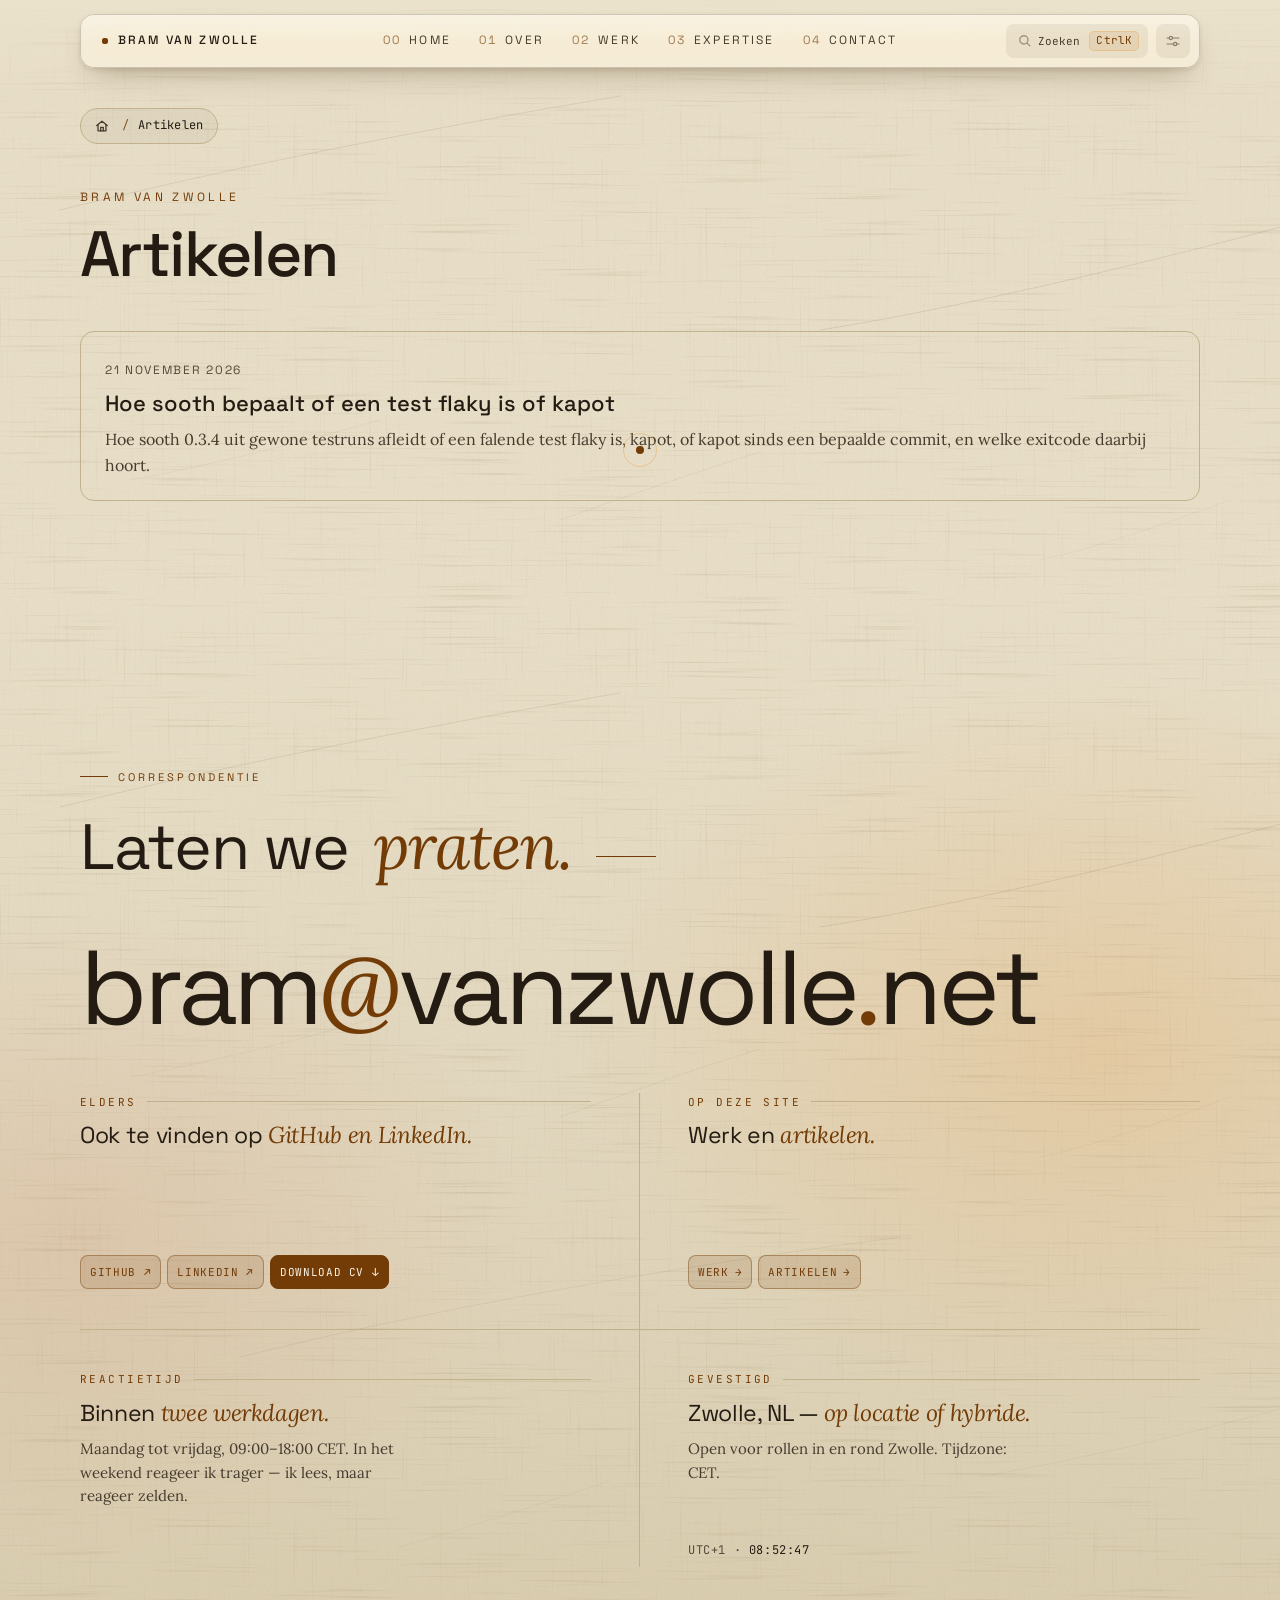
==== commit 0c004fa0: "Phones: case study hero in one column, stack cards fit narrow screens, breadcrumbs keep their case" ====
--- a/artikelen/index.html
+++ b/artikelen/index.html
@@ -76,7 +76,7 @@
 <link rel="preconnect" href="https://fonts.googleapis.com">
 <link rel="preconnect" href="https://fonts.gstatic.com" crossorigin>
 <link href="https://fonts.googleapis.com/css2?family=Space+Grotesk:wght@300;400;500;600;700&family=Lora:ital,wght@0,400;0,500;1,400&family=JetBrains+Mono:wght@400;500&display=swap" rel="stylesheet">
-<link rel="stylesheet" href="/assets/pages.css?v=21">
+<link rel="stylesheet" href="/assets/pages.css?v=22">
 <noscript><style>
   .cursor-ring,.cursor-dot{ display:none !important; }
   body{ cursor:auto !important; }
--- a/assets/pages.css
+++ b/assets/pages.css
@@ -1061,3 +1061,4 @@
 
 /* /artikelen/: the list spans the content column; the summary keeps a readable line length */
 .art-list .page-head + * p, .art-list a p{ max-width:72ch; }
+.crumbs a{ text-transform:none; }   /* one case style: "Werk / Skylanders Tracker", as written */
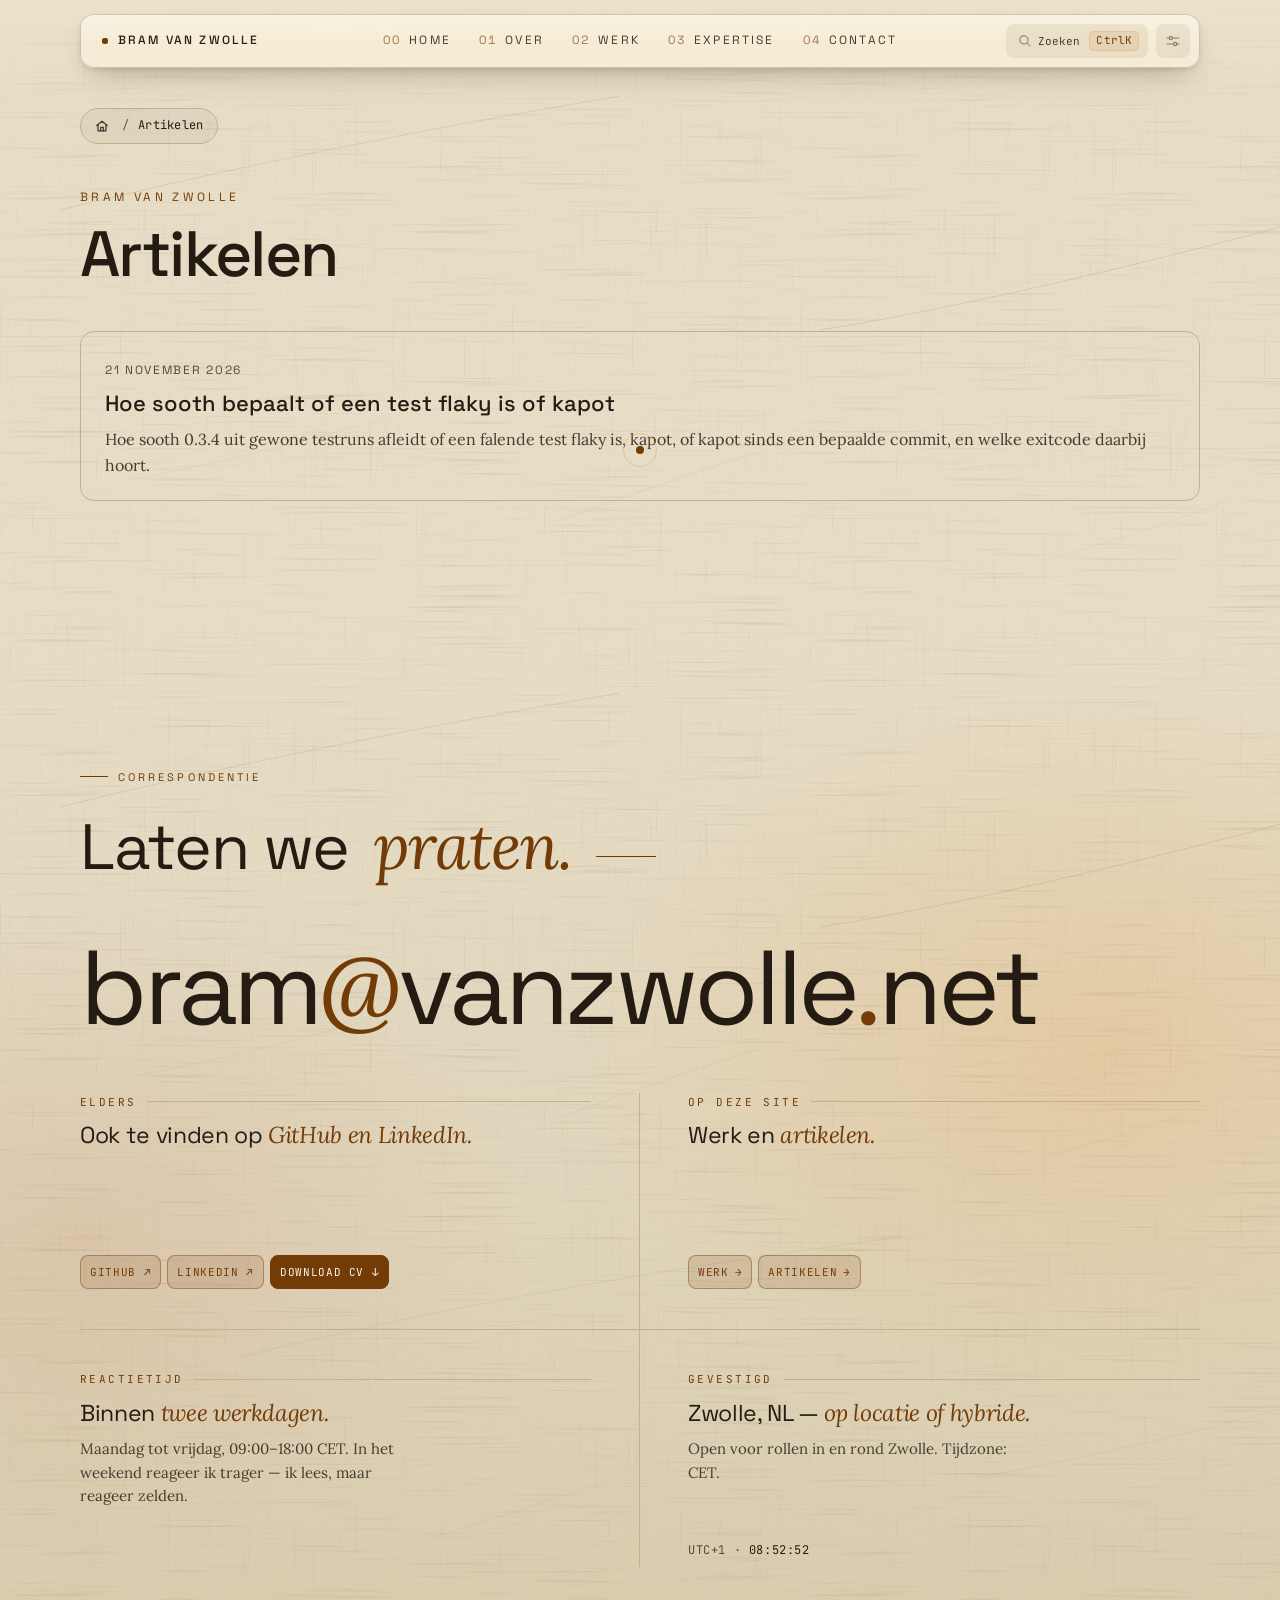
==== commit 66c6031f: "Phones: e-mail on two large lines, calmer case hero, compact stack cards; drop the 'used in' rows" ====
--- a/artikelen/index.html
+++ b/artikelen/index.html
@@ -76,7 +76,7 @@
 <link rel="preconnect" href="https://fonts.googleapis.com">
 <link rel="preconnect" href="https://fonts.gstatic.com" crossorigin>
 <link href="https://fonts.googleapis.com/css2?family=Space+Grotesk:wght@300;400;500;600;700&family=Lora:ital,wght@0,400;0,500;1,400&family=JetBrains+Mono:wght@400;500&display=swap" rel="stylesheet">
-<link rel="stylesheet" href="/assets/pages.css?v=22">
+<link rel="stylesheet" href="/assets/pages.css?v=24">
 <noscript><style>
   .cursor-ring,.cursor-dot{ display:none !important; }
   body{ cursor:auto !important; }
@@ -238,6 +238,6 @@
   </div>
 </div>
 <script type="application/json" id="i18nPage">{"en": {"art-title": "How sooth decides whether a test is flaky or broken", "art-date": "21 November 2026", "art-desc": "How sooth 0.3.4 works out from ordinary test runs whether a failing test is flaky, broken, or broken since a particular commit, and which exit code goes with it."}}</script>
-<script src="/assets/pages.js?v=12"></script>
+<script src="/assets/pages.js?v=13"></script>
 </body>
 </html>
--- a/assets/pages.css
+++ b/assets/pages.css
@@ -504,6 +504,7 @@
   }
   .email-ink:focus-visible{ outline:2px solid var(--amber); outline-offset:10px; border-radius:var(--r-in); }
   .email-ink .sr-only{ font-size:16px; line-height:1.4; }
+  @media (max-width:600px){ .email-ink.ei-two{ --fs:clamp(34px, 13.2vw, 64px); } .email-ink.ei-two svg{ height:calc(var(--fs) * 2.25); } .email-ink.ei-two .ei-text{ font-weight:500; } .contact .kicker{ justify-content:center; text-align:center; } .contact .sec-label{ display:flex; justify-content:center; } }
   @media (prefers-reduced-motion:reduce){ .ei-solid, .ei-ink, .ei-outline{ transition:none; } }
 
 /* --- brand menu --- */
@@ -991,6 +992,10 @@
   .contact-status{font-family:'JetBrains Mono', ui-monospace, monospace; font-size:12px; color:var(--ink); display:inline-flex; align-items:center; gap:8px; margin-top:14px; letter-spacing:0; text-transform:none;}
   .contact-status .g-dot{width:7px; height:7px; border-radius:50%; background:#7fc96d; box-shadow:0 0 10px rgba(127,201,109,0.6); animation:gPulse 2.4s ease-in-out infinite;}
   @media (max-width:600px){
+    .contact .kicker{justify-content:center; text-align:center;}
+    .contact .sec-label{display:flex; justify-content:center;}
+  }
+  @media (max-width:600px){
     .contact .kicker{font-size:clamp(28px,8vw,40px);}
     .register-entry .value{font-size:clamp(18px,5vw,22px);}
   }
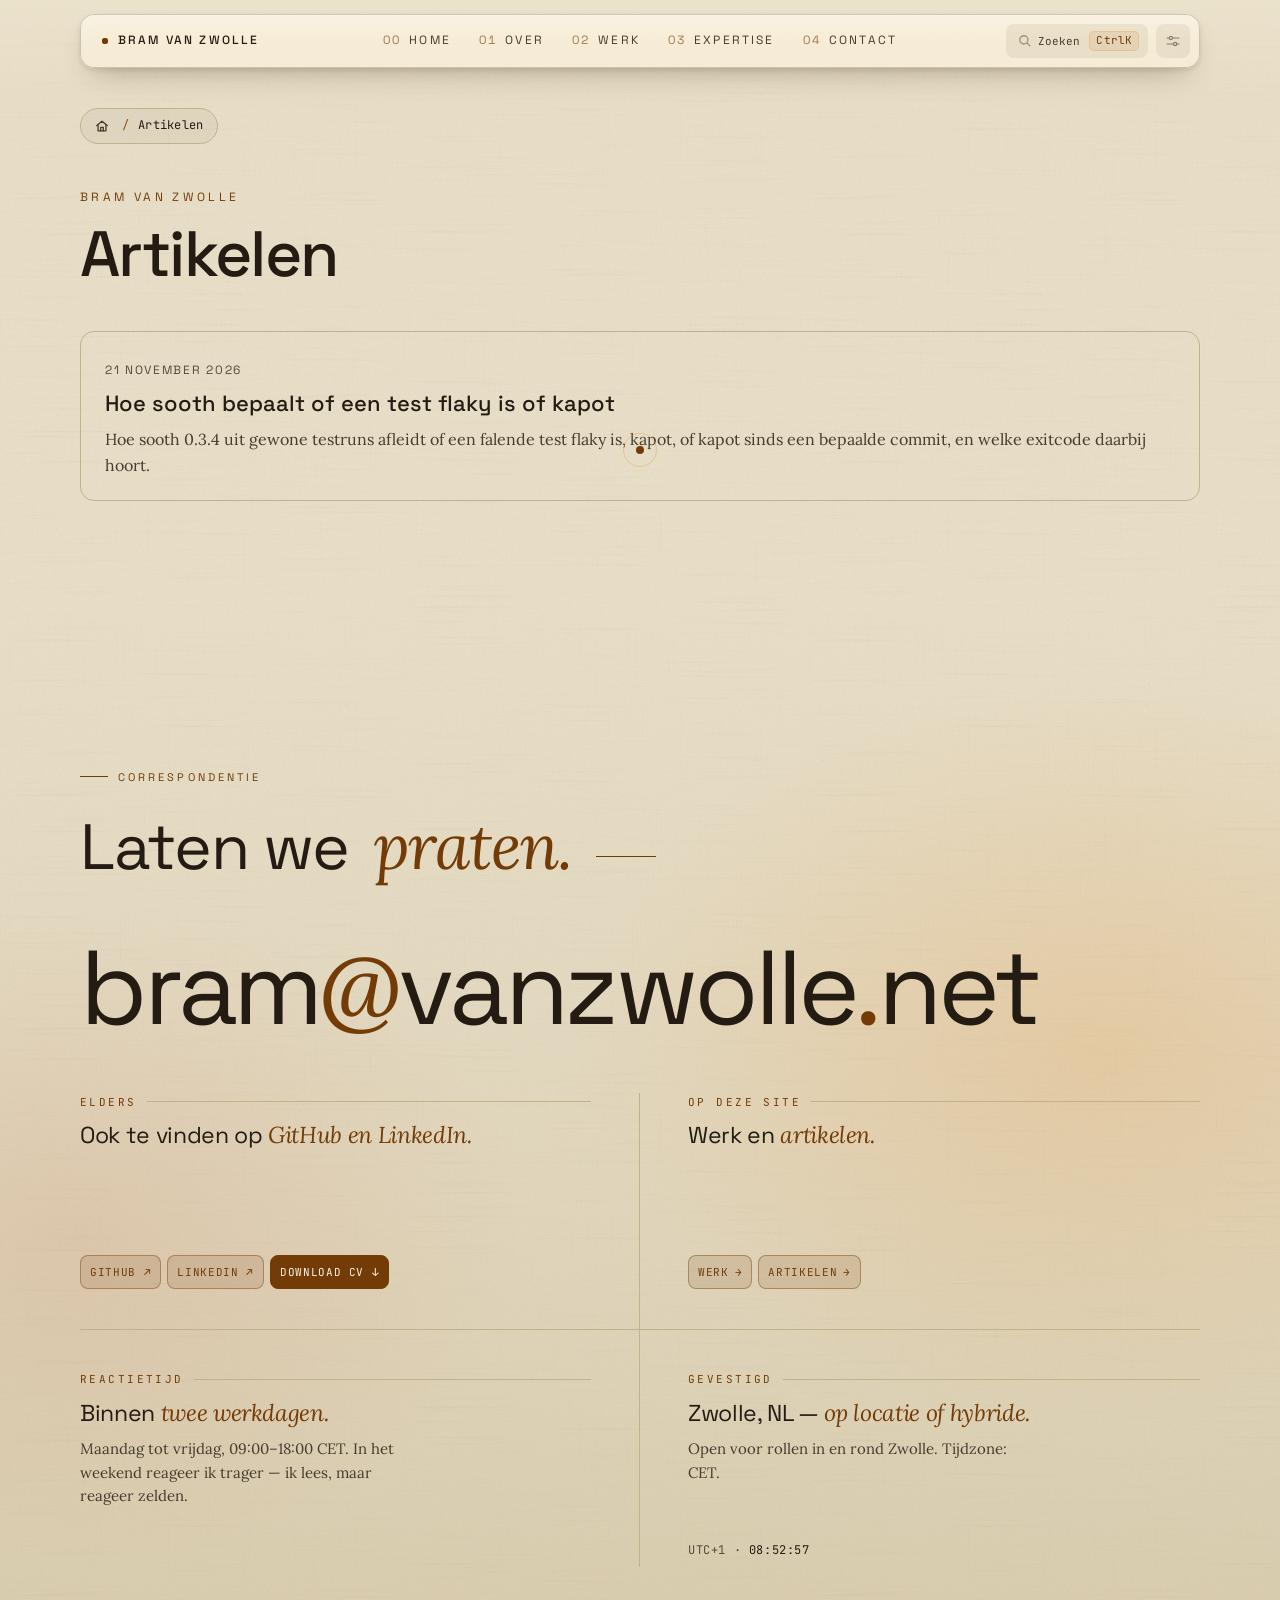
==== commit 0f4a4c34: "Ink lines in the dark hero, calmer paper, no repeated line patches, soft hero-to-about edge" ====
--- a/artikelen/index.html
+++ b/artikelen/index.html
@@ -76,7 +76,7 @@
 <link rel="preconnect" href="https://fonts.googleapis.com">
 <link rel="preconnect" href="https://fonts.gstatic.com" crossorigin>
 <link href="https://fonts.googleapis.com/css2?family=Space+Grotesk:wght@300;400;500;600;700&family=Lora:ital,wght@0,400;0,500;1,400&family=JetBrains+Mono:wght@400;500&display=swap" rel="stylesheet">
-<link rel="stylesheet" href="/assets/pages.css?v=24">
+<link rel="stylesheet" href="/assets/pages.css?v=25">
 <noscript><style>
   .cursor-ring,.cursor-dot{ display:none !important; }
   body{ cursor:auto !important; }
--- a/assets/pages.css
+++ b/assets/pages.css
@@ -310,9 +310,9 @@
 
 /* --- paper texture (light) --- */
   html.light{
-    --paper:url("data:image/svg+xml;utf8,<svg xmlns='http://www.w3.org/2000/svg' width='800' height='800' viewBox='0 0 800 800'><defs><filter id='g' x='0' y='0' width='100%25' height='100%25'><feTurbulence type='fractalNoise' baseFrequency='0.85' numOctaves='2' seed='4' stitchTiles='stitch'/><feColorMatrix values='0 0 0 0 0.34  0 0 0 0 0.25  0 0 0 0 0.13  0 0 0 0.55 0'/></filter><filter id='h' x='0' y='0' width='100%25' height='100%25'><feTurbulence type='fractalNoise' baseFrequency='0.008 0.42' numOctaves='2' seed='9' stitchTiles='stitch'/><feColorMatrix values='0 0 0 0 0.34  0 0 0 0 0.25  0 0 0 0 0.13  0 0 0 3.4 -2.05'/></filter><filter id='v' x='0' y='0' width='100%25' height='100%25'><feTurbulence type='fractalNoise' baseFrequency='0.5 0.01' numOctaves='2' seed='21' stitchTiles='stitch'/><feColorMatrix values='0 0 0 0 0.34  0 0 0 0 0.25  0 0 0 0 0.13  0 0 0 3.4 -2.15'/></filter></defs><rect width='800' height='800' filter='url(%23g)' opacity='0.2'/><rect width='800' height='800' filter='url(%23h)' opacity='0.2'/><rect width='800' height='800' filter='url(%23v)' opacity='0.12'/></svg>");
+    --paper:url("data:image/svg+xml;utf8,<svg xmlns='http://www.w3.org/2000/svg' width='800' height='800' viewBox='0 0 800 800'><defs><filter id='g' x='0' y='0' width='100%25' height='100%25'><feTurbulence type='fractalNoise' baseFrequency='0.85' numOctaves='2' seed='4' stitchTiles='stitch'/><feColorMatrix values='0 0 0 0 0.34  0 0 0 0 0.25  0 0 0 0 0.13  0 0 0 0.55 0'/></filter><filter id='h' x='0' y='0' width='100%25' height='100%25'><feTurbulence type='fractalNoise' baseFrequency='0.008 0.42' numOctaves='2' seed='9' stitchTiles='stitch'/><feColorMatrix values='0 0 0 0 0.34  0 0 0 0 0.25  0 0 0 0 0.13  0 0 0 3.4 -2.05'/></filter><filter id='v' x='0' y='0' width='100%25' height='100%25'><feTurbulence type='fractalNoise' baseFrequency='0.5 0.01' numOctaves='2' seed='21' stitchTiles='stitch'/><feColorMatrix values='0 0 0 0 0.34  0 0 0 0 0.25  0 0 0 0 0.13  0 0 0 3.4 -2.15'/></filter></defs><rect width='800' height='800' filter='url(%23g)' opacity='0.2'/><rect width='800' height='800' filter='url(%23h)' opacity='0.07'/><rect width='800' height='800' filter='url(%23v)' opacity='0.04'/></svg>");
     --scratches:url("data:image/svg+xml;utf8,<svg xmlns='http://www.w3.org/2000/svg' width='1400' height='1000' viewBox='0 0 1400 1000' fill='none' stroke='%235a4326' stroke-linecap='round'><path d='M60 210 Q300 150 620 96' stroke-width='0.7' opacity='0.17'/><path d='M240 760 Q520 690 900 640' stroke-width='0.6' opacity='0.14'/><path d='M820 330 Q1010 300 1330 214' stroke-width='0.8' opacity='0.16'/><path d='M980 880 Q1150 850 1360 790' stroke-width='0.5' opacity='0.12'/><path d='M130 480 Q230 462 380 420' stroke-width='0.5' opacity='0.11'/><path d='M560 520 Q700 470 760 452' stroke-width='0.6' opacity='0.12'/><path d='M1040 560 Q1100 548 1230 500' stroke-width='0.5' opacity='0.1'/><path d='M400 950 Q470 930 610 884' stroke-width='0.5' opacity='0.1'/></svg>");
-    --paper-layers: var(--scratches) 0 0 / 1400px 1000px, var(--paper) 0 0 / 800px 800px;
+    --paper-layers: var(--paper) 0 0 / 800px 800px;   /* calmer paper: no scratches, faint fibre */
   }
 
 /* --- settings menu, menu toggle, mobile nav --- */
@@ -568,7 +568,7 @@
     --ember-b:rgba(200,118,84,.15);   /* burnt sienna, thinned */
     --ember-c:rgba(255,251,238,.85);  /* pool of light */
     --ek:1.4;
-    --contour:url(/assets/lines-patch.svg);   /* fades out to its own edges */
+    --contour:none;   /* the drawn line patches are off: the same patch repeated in each section and was cut off at the section edges */
     --surface-layers:var(--paper-layers);
   }
   /* Phones (light theme). The paper is this theme's expensive part: one 800px tile with three
@@ -579,9 +579,9 @@
   @media (max-width:820px), (hover:none) and (pointer:coarse){
     html.light{
       --paper-grain:url("data:image/svg+xml;utf8,<svg xmlns='http://www.w3.org/2000/svg' width='200' height='200' viewBox='0 0 200 200'><filter id='g' x='0' y='0' width='100%25' height='100%25'><feTurbulence type='fractalNoise' baseFrequency='0.85' numOctaves='2' seed='4' stitchTiles='stitch'/><feColorMatrix values='0 0 0 0 0.34  0 0 0 0 0.25  0 0 0 0 0.13  0 0 0 0.55 0'/></filter><rect width='200' height='200' filter='url(%23g)' opacity='0.2'/></svg>");
-      --paper-fibre-h:url("data:image/svg+xml;utf8,<svg xmlns='http://www.w3.org/2000/svg' width='400' height='240' viewBox='0 0 400 240'><filter id='h' x='0' y='0' width='100%25' height='100%25'><feTurbulence type='fractalNoise' baseFrequency='0.008 0.42' numOctaves='2' seed='9' stitchTiles='stitch'/><feColorMatrix values='0 0 0 0 0.34  0 0 0 0 0.25  0 0 0 0 0.13  0 0 0 3.4 -2.05'/></filter><rect width='400' height='240' filter='url(%23h)' opacity='0.2'/></svg>");
-      --paper-fibre-v:url("data:image/svg+xml;utf8,<svg xmlns='http://www.w3.org/2000/svg' width='240' height='400' viewBox='0 0 240 400'><filter id='v' x='0' y='0' width='100%25' height='100%25'><feTurbulence type='fractalNoise' baseFrequency='0.5 0.01' numOctaves='2' seed='21' stitchTiles='stitch'/><feColorMatrix values='0 0 0 0 0.34  0 0 0 0 0.25  0 0 0 0 0.13  0 0 0 3.4 -2.15'/></filter><rect width='240' height='400' filter='url(%23v)' opacity='0.12'/></svg>");
-      --paper-layers: var(--scratches) 0 0 / 560px 400px, var(--paper-fibre-h) 0 0 / 400px 240px, var(--paper-fibre-v) 0 0 / 240px 400px, var(--paper-grain) 0 0 / 200px 200px;
+      --paper-fibre-h:url("data:image/svg+xml;utf8,<svg xmlns='http://www.w3.org/2000/svg' width='400' height='240' viewBox='0 0 400 240'><filter id='h' x='0' y='0' width='100%25' height='100%25'><feTurbulence type='fractalNoise' baseFrequency='0.008 0.42' numOctaves='2' seed='9' stitchTiles='stitch'/><feColorMatrix values='0 0 0 0 0.34  0 0 0 0 0.25  0 0 0 0 0.13  0 0 0 3.4 -2.05'/></filter><rect width='400' height='240' filter='url(%23h)' opacity='0.07'/></svg>");
+      --paper-fibre-v:url("data:image/svg+xml;utf8,<svg xmlns='http://www.w3.org/2000/svg' width='240' height='400' viewBox='0 0 240 400'><filter id='v' x='0' y='0' width='100%25' height='100%25'><feTurbulence type='fractalNoise' baseFrequency='0.5 0.01' numOctaves='2' seed='21' stitchTiles='stitch'/><feColorMatrix values='0 0 0 0 0.34  0 0 0 0 0.25  0 0 0 0 0.13  0 0 0 3.4 -2.15'/></filter><rect width='240' height='400' filter='url(%23v)' opacity='0.04'/></svg>");
+      --paper-layers: var(--paper-fibre-h) 0 0 / 400px 240px, var(--paper-fibre-v) 0 0 / 240px 400px, var(--paper-grain) 0 0 / 200px 200px;
       --contour:none;
     }
     html.light .hero-atmos .texture{ mix-blend-mode:normal; opacity:.06; }
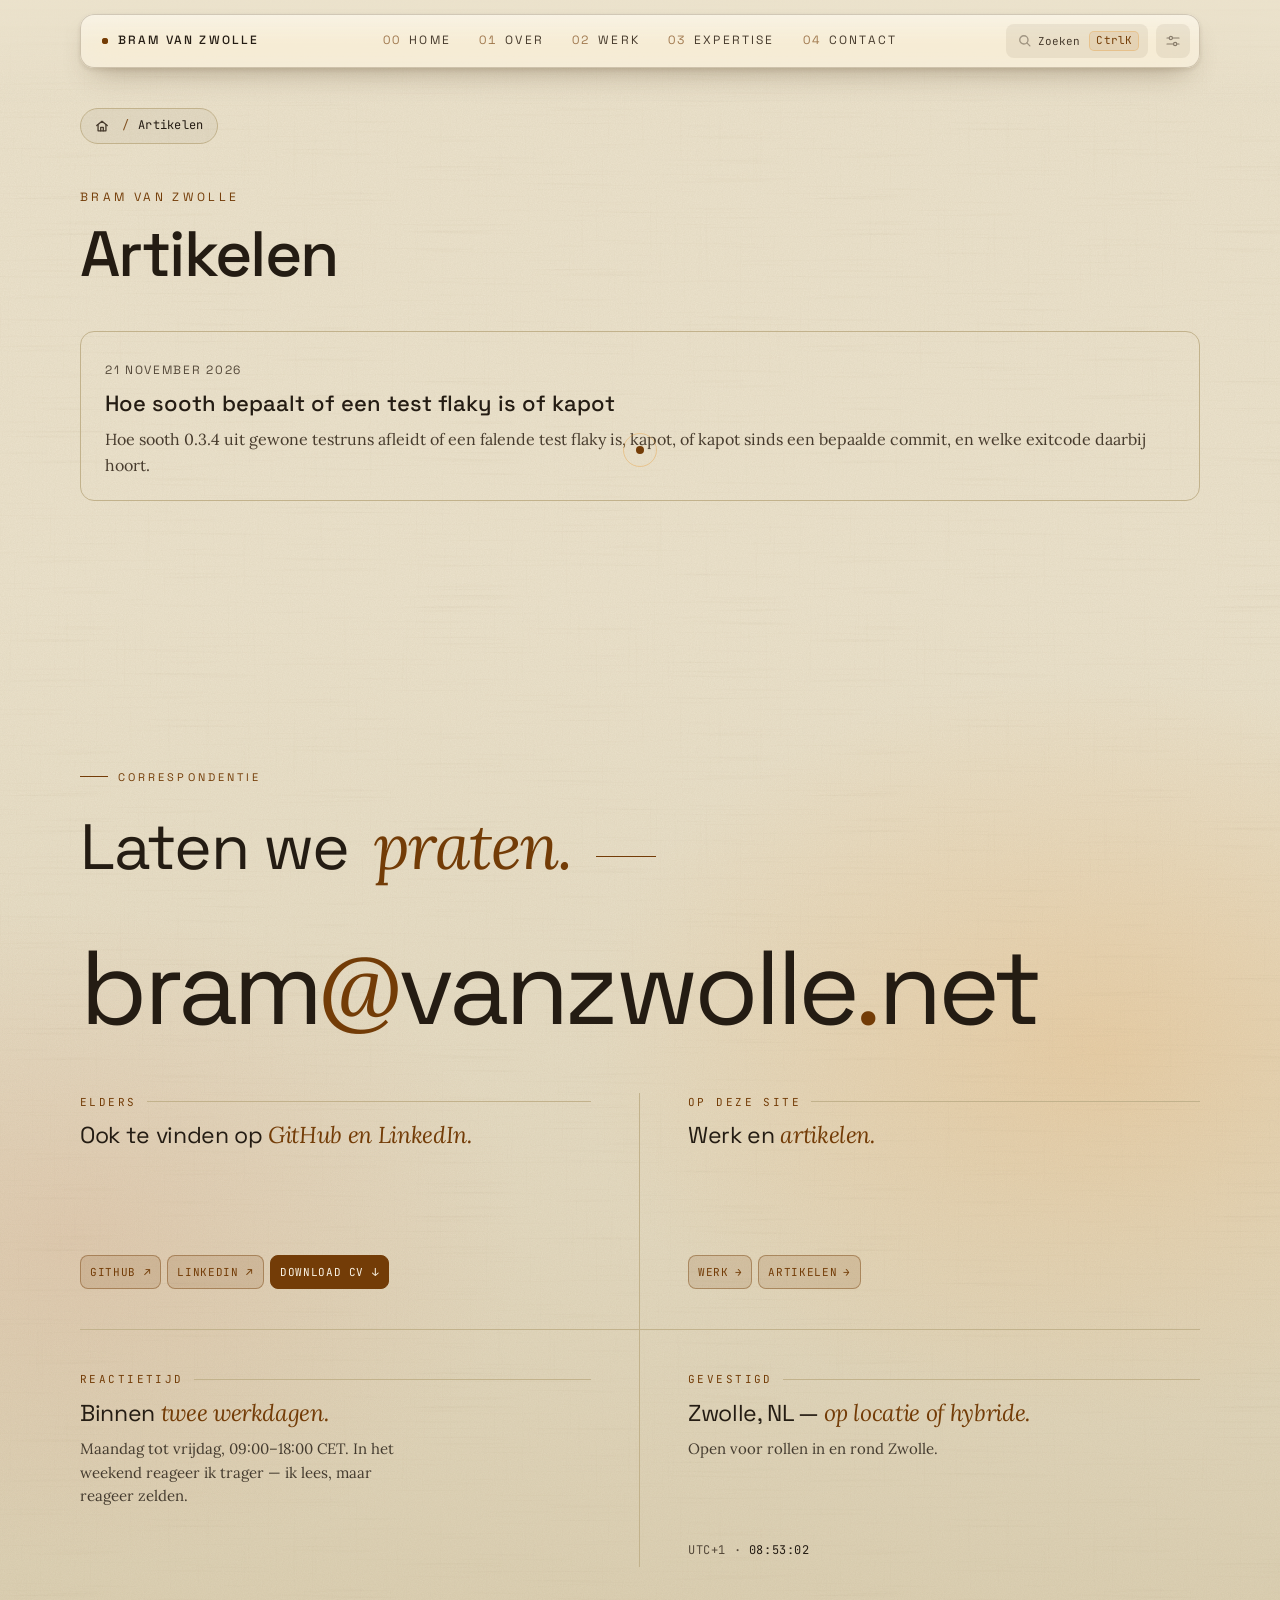
==== commit 7208fe5c: "Contact: drop 'Timezone: CET', the clock already shows it" ====
--- a/artikelen/index.html
+++ b/artikelen/index.html
@@ -231,7 +231,7 @@
       <li class="register-entry">
         <span class="num" data-i18n="contact-based-k">Gevestigd</span>
         <span class="value" data-i18n="contact-based-v">Zwolle, NL — <em>op locatie of hybride.</em></span>
-        <span class="note" data-i18n="contact-based-note">Open voor rollen in en rond Zwolle. Tijdzone: CET.</span>
+        <span class="note" data-i18n="contact-based-note">Open voor rollen in en rond Zwolle.</span>
         <span class="clock" id="utcClock" aria-label="Zwolle time">UTC+2 · --:--:--</span>
       </li>
     </ol>
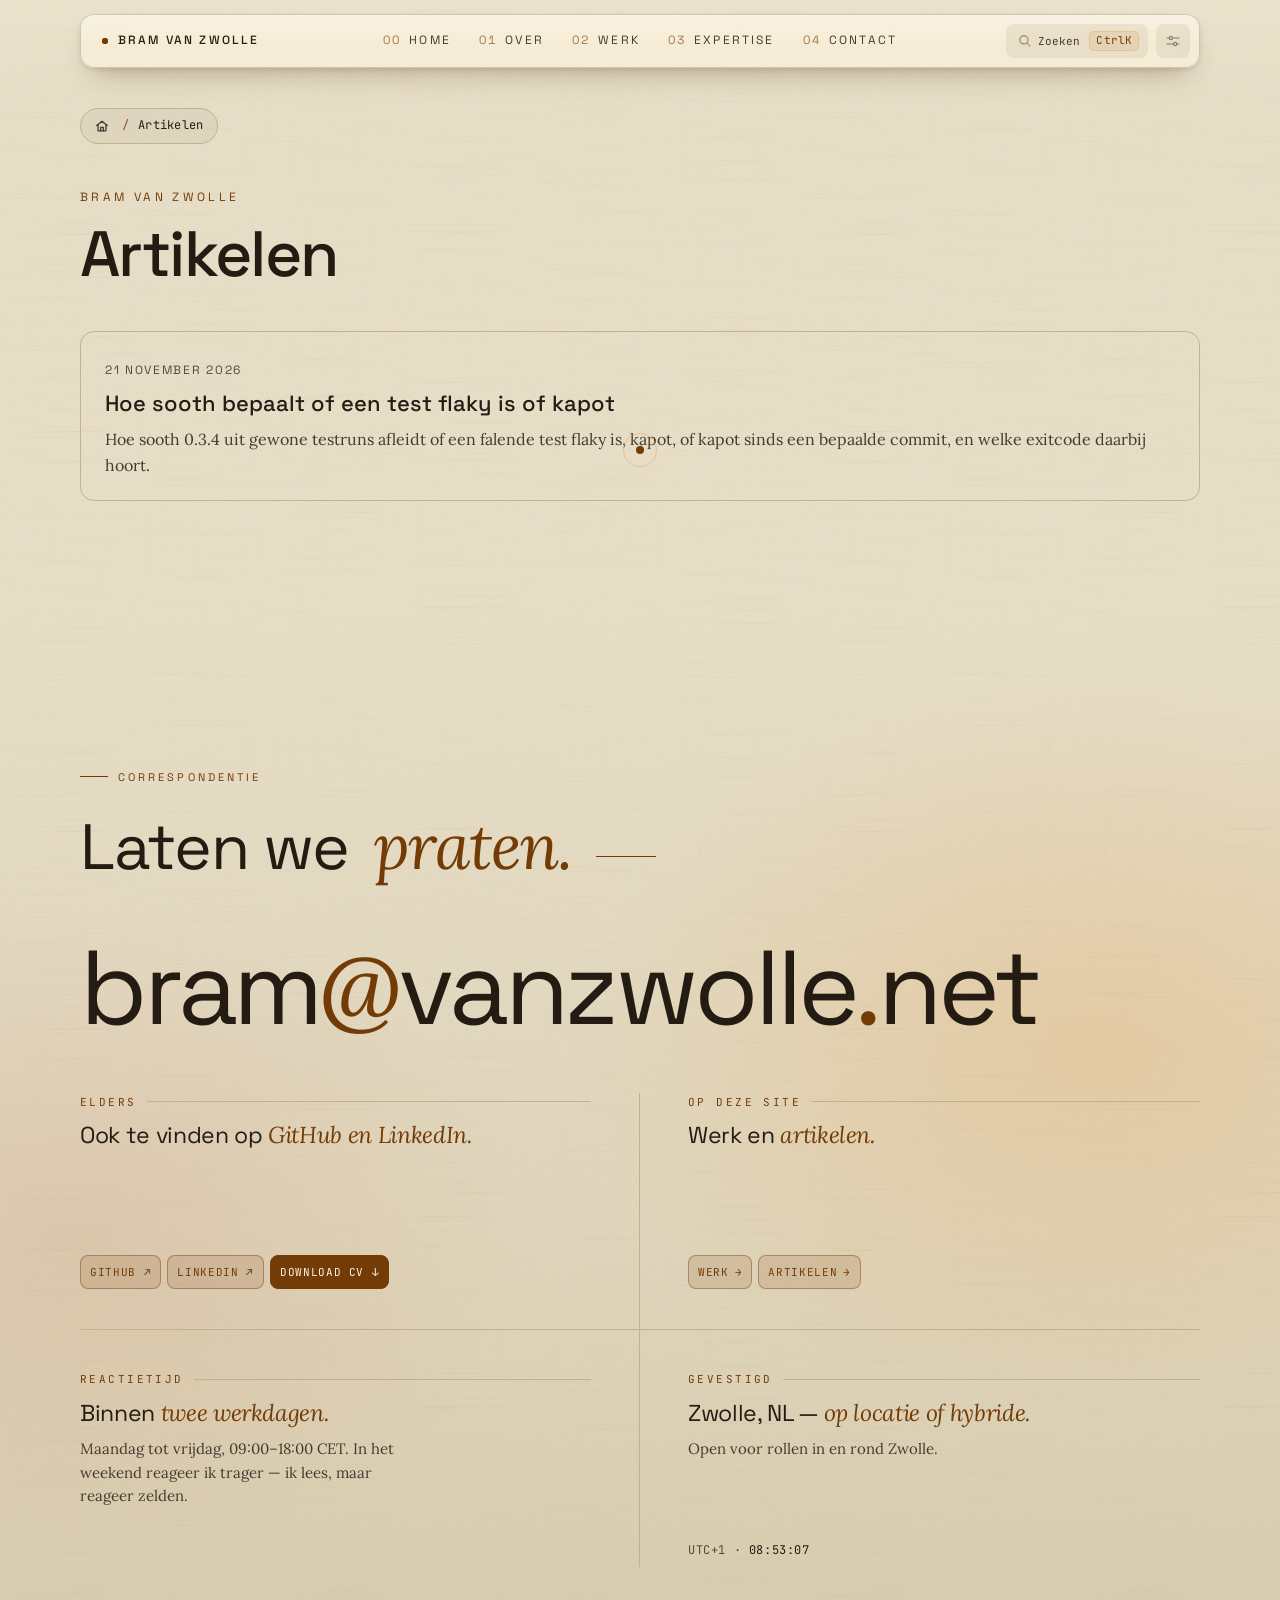
==== commit 051fbc96: "Favicon as real files so Google can show it in search results The icon was only an inline data: URI," ====
--- a/artikelen/index.html
+++ b/artikelen/index.html
@@ -72,7 +72,10 @@
 <meta name="twitter:title" content="Artikelen · Bram van Zwolle" />
 <meta name="twitter:description" content="Technische artikelen van Bram van Zwolle. Hoe sooth bepaalt of een test flaky is of kapot." />
 <meta name="twitter:image" content="https://bramvzw.nl/og-image.png?v=2" />
-<link rel="icon" id="favicon" type="image/svg+xml" href="data:image/svg+xml,<svg xmlns='http://www.w3.org/2000/svg' viewBox='0 0 100 100'><rect width='100' height='100' fill='%23f5eedd'/><rect x='6' y='6' width='88' height='88' fill='none' stroke='%23b66a15' stroke-width='1.5'/><text x='10' y='72' font-family='Georgia,serif' font-size='56' font-weight='bold' fill='%231a1510'>B</text><text x='47' y='67' font-family='Georgia,serif' font-size='18' font-style='italic' fill='%23b66a15'>v</text><text x='55' y='72' font-family='Georgia,serif' font-size='56' font-weight='bold' fill='%231a1510'>Z</text></svg>">
+<link rel="icon" href="/favicon.ico" sizes="48x48">
+<link rel="icon" type="image/png" sizes="192x192" href="/favicon-192.png">
+<link rel="apple-touch-icon" href="/apple-touch-icon.png">
+<link rel="icon" id="favicon" type="image/svg+xml" href="/favicon.svg">
 <link rel="preconnect" href="https://fonts.googleapis.com">
 <link rel="preconnect" href="https://fonts.gstatic.com" crossorigin>
 <link href="https://fonts.googleapis.com/css2?family=Space+Grotesk:wght@300;400;500;600;700&family=Lora:ital,wght@0,400;0,500;1,400&family=JetBrains+Mono:wght@400;500&display=swap" rel="stylesheet">
